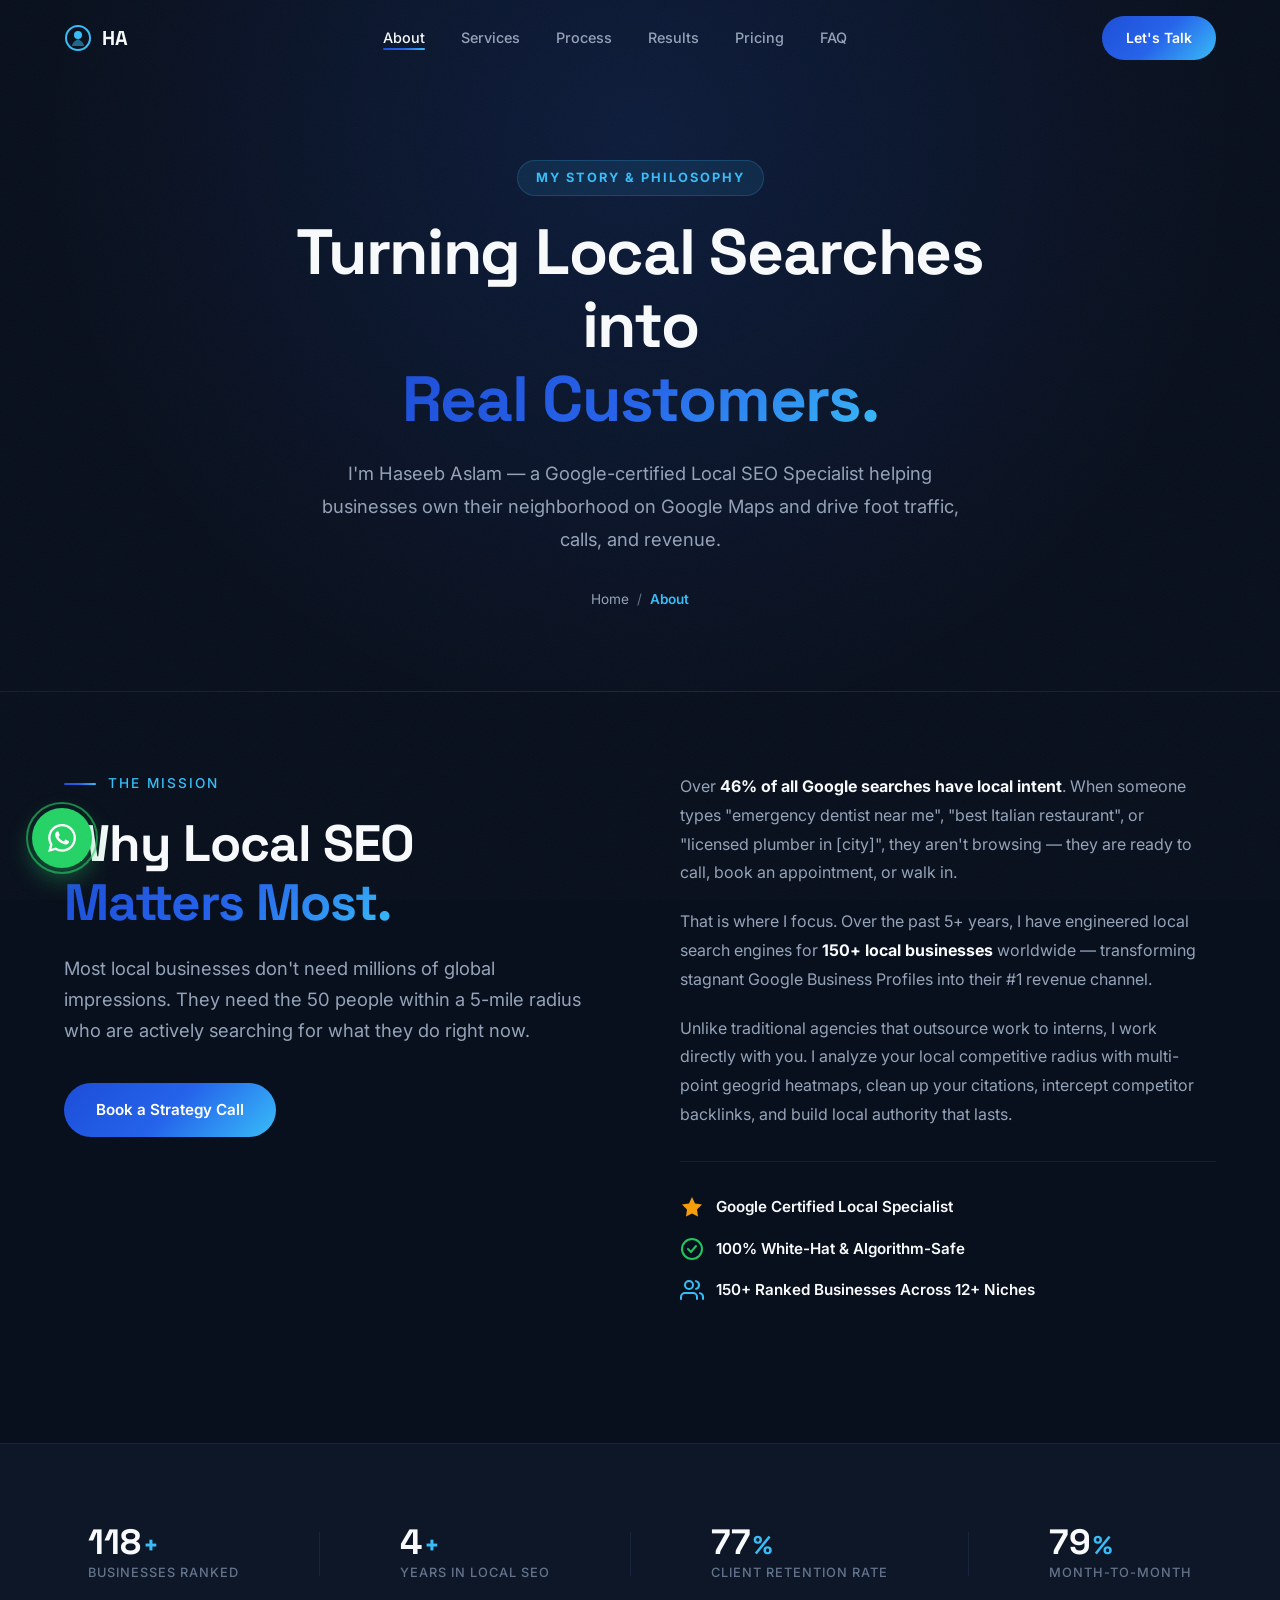
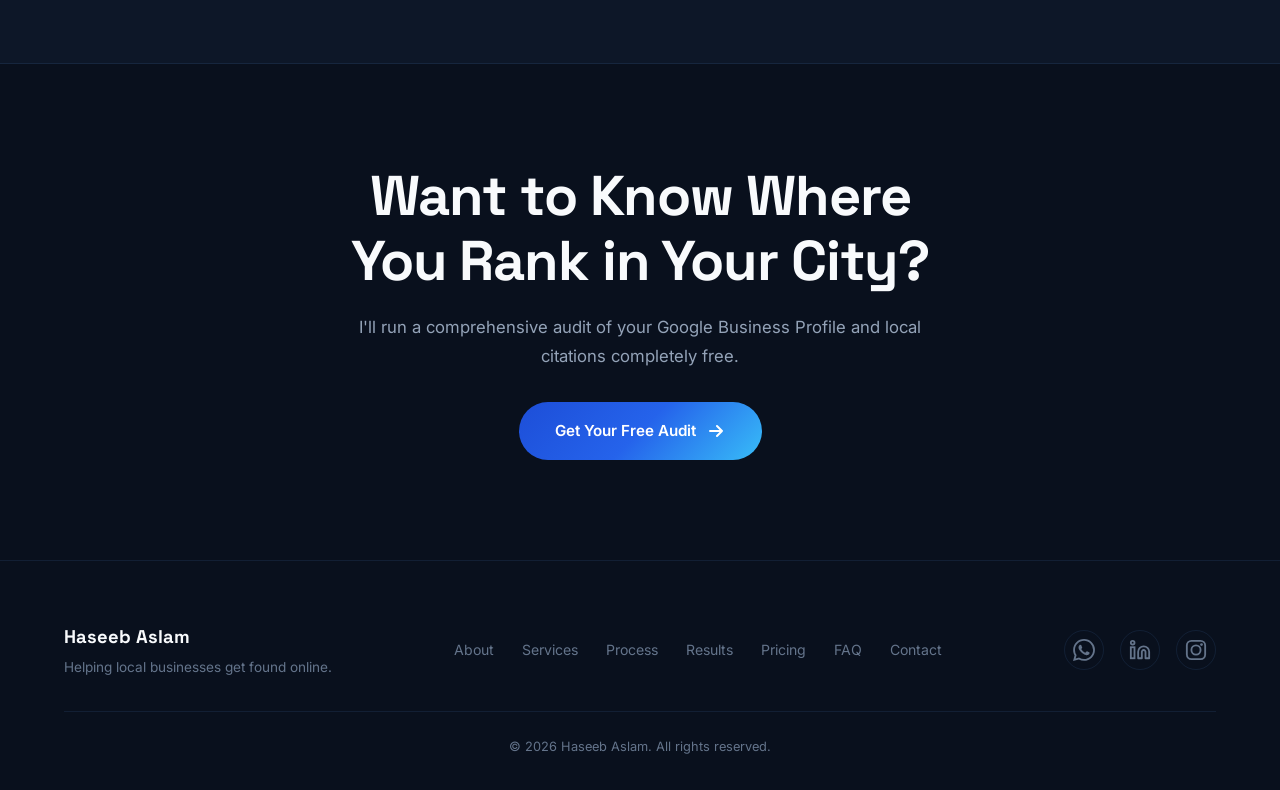
==== about.html @ fbfc348b "Updated website changes" ====
<!DOCTYPE html>
<html lang="en">
<head>
    <meta charset="UTF-8">
    <meta name="viewport" content="width=device-width, initial-scale=1.0">
    <title>About Haseeb Aslam — Local SEO Specialist</title>
    <meta name="description" content="Learn about Haseeb Aslam, a Google-certified Local SEO Specialist helping businesses own their local search market, rank in the 3-Pack, and drive phone calls.">
    <link rel="preconnect" href="https://fonts.googleapis.com">
    <link rel="preconnect" href="https://fonts.gstatic.com" crossorigin>
    <link href="https://fonts.googleapis.com/css2?family=Inter:wght@300;400;500;600;700;800;900&family=Space+Grotesk:wght@400;500;600;700;800&display=swap" rel="stylesheet">
    <link rel="stylesheet" href="styles.css">
    <link rel="icon" type="image/svg+xml" href="data:image/svg+xml,<svg xmlns='http://www.w3.org/2000/svg' viewBox='0 0 100 100'><text y='.9em' font-size='90'>📍</text></svg>">
</head>
<body>
    <div class="preloader" id="preloader">
        <div class="preloader-content">
            <div class="preloader-logo">HA</div>
            <div class="preloader-bar"><div class="preloader-progress"></div></div>
        </div>
    </div>
    <div class="noise-overlay"></div>

    <a href="https://wa.me/923230903745?text=Hi%20Haseeb,%20I'd%20like%20to%20chat%20about%20working%20together!" target="_blank" rel="noopener noreferrer" class="whatsapp-float" aria-label="Chat on WhatsApp">
        <svg width="28" height="28" viewBox="0 0 24 24" fill="currentColor"><path d="M17.472 14.382c-.297-.149-1.758-.867-2.03-.967-.273-.099-.471-.148-.67.15-.197.297-.767.966-.94 1.164-.173.199-.347.223-.644.075-.297-.15-1.255-.463-2.39-1.475-.883-.788-1.48-1.761-1.653-2.059-.173-.297-.018-.458.13-.606.134-.133.298-.347.446-.52.149-.174.198-.298.298-.497.099-.198.05-.371-.025-.52-.075-.149-.669-1.612-.916-2.207-.242-.579-.487-.5-.669-.51-.173-.008-.371-.01-.57-.01-.198 0-.52.074-.792.372-.272.297-1.04 1.016-1.04 2.479 0 1.462 1.065 2.875 1.213 3.074.149.198 2.096 3.2 5.077 4.487.709.306 1.262.489 1.694.625.712.227 1.36.195 1.871.118.571-.085 1.758-.719 2.006-1.413.248-.694.248-1.289.173-1.413-.074-.124-.272-.198-.57-.347m-5.421 7.403h-.004a9.87 9.87 0 01-5.031-1.378l-.361-.214-3.741.982.998-3.648-.235-.374a9.86 9.86 0 01-1.51-5.26c.001-5.45 4.436-9.884 9.888-9.884 2.64 0 5.122 1.03 6.988 2.898a9.825 9.825 0 012.893 6.994c-.003 5.45-4.437 9.884-9.885 9.884m8.413-18.297A11.815 11.815 0 0012.05 0C5.495 0 .16 5.335.157 11.892c0 2.096.547 4.142 1.588 5.945L.057 24l6.305-1.654a11.882 11.882 0 005.683 1.448h.005c6.554 0 11.89-5.335 11.893-11.893a11.82 11.82 0 00-3.48-8.413z"/></svg>
        <span class="whatsapp-tooltip">Chat with Haseeb</span>
    </a>
    <button class="back-to-top" id="backToTop" aria-label="Back to top">
        <svg width="20" height="20" viewBox="0 0 20 20" fill="none"><path d="M10 16V4M10 4L5 9M10 4L15 9" stroke="currentColor" stroke-width="2" stroke-linecap="round" stroke-linejoin="round"/></svg>
    </button>
    <div class="cursor-glow" id="cursorGlow"></div>
    <a href="#main" class="skip-to-content">Skip to content</a>

    <!-- Navigation -->
    <nav class="navbar" id="navbar">
        <div class="nav-container">
            <a href="index.html" class="nav-logo">
                <span class="logo-icon">
                    <svg width="28" height="28" viewBox="0 0 28 28" fill="none">
                        <circle cx="14" cy="14" r="12" stroke="currentColor" stroke-width="2"/>
                        <circle cx="14" cy="11" r="4" fill="currentColor"/>
                        <path d="M14 15C14 15 8 18 8 22H20C20 18 14 15 14 15Z" fill="currentColor" opacity="0.5"/>
                    </svg>
                </span>
                <span class="logo-text">HA</span>
            </a>
            <ul class="nav-links">
                <li><a href="about.html" class="active">About</a></li>
                <li><a href="services.html">Services</a></li>
                <li><a href="process.html">Process</a></li>
                <li><a href="results.html">Results</a></li>
                <li><a href="pricing.html">Pricing</a></li>
                <li><a href="faq.html">FAQ</a></li>
            </ul>
            <a href="contact.html" class="nav-cta">Let's Talk</a>
            <button class="nav-toggle" id="navToggle" aria-label="Toggle menu">
                <span></span><span></span><span></span>
            </button>
        </div>
    </nav>

    <!-- Mobile Menu -->
    <div class="mobile-menu" id="mobileMenu">
        <ul class="mobile-links">
            <li><a href="index.html">Home</a></li>
            <li><a href="about.html">About</a></li>
            <li><a href="services.html">Services</a></li>
            <li><a href="process.html">Process</a></li>
            <li><a href="results.html">Results</a></li>
            <li><a href="pricing.html">Pricing</a></li>
            <li><a href="faq.html">FAQ</a></li>
            <li><a href="contact.html" class="mobile-cta">Let's Talk</a></li>
        </ul>
    </div>

    <main id="main">
        <!-- Page Hero -->
        <section class="page-hero">
            <div class="container">
                <div class="page-hero-content" data-animate="fade-up">
                    <span class="page-hero-tag">My Story & Philosophy</span>
                    <h1 class="page-hero-title">
                        Turning Local Searches into<br>
                        <span class="text-gradient">Real Customers.</span>
                    </h1>
                    <p class="page-hero-desc">
                        I'm Haseeb Aslam — a Google-certified Local SEO Specialist helping businesses own their neighborhood on Google Maps and drive foot traffic, calls, and revenue.
                    </p>
                    <div class="breadcrumb">
                        <a href="index.html">Home</a>
                        <span class="breadcrumb-sep">/</span>
                        <span class="breadcrumb-current">About</span>
                    </div>
                </div>
            </div>
        </section>

        <!-- Detailed About Section -->
        <section class="about" style="padding-top: 80px;">
            <div class="container">
                <div class="about-grid">
                    <div class="about-left" data-animate="fade-up">
                        <div class="section-label">
                            <span class="label-line"></span>
                            <span>The Mission</span>
                        </div>
                        <h2 class="about-title">
                            Why Local SEO<br>
                            <span class="text-gradient">Matters Most.</span>
                        </h2>
                        <p class="about-tagline">
                            Most local businesses don't need millions of global impressions. They need the 50 people within a 5-mile radius who are actively searching for what they do right now.
                        </p>
                        <div style="margin-top: 36px;">
                            <a href="contact.html" class="btn btn-primary">Book a Strategy Call</a>
                        </div>
                    </div>
                    <div class="about-right" data-animate="fade-up" data-delay="150">
                        <p>
                            Over <strong>46% of all Google searches have local intent</strong>. When someone types "emergency dentist near me", "best Italian restaurant", or "licensed plumber in [city]", they aren't browsing — they are ready to call, book an appointment, or walk in.
                        </p>
                        <p>
                            That is where I focus. Over the past 5+ years, I have engineered local search engines for <strong>150+ local businesses</strong> worldwide — transforming stagnant Google Business Profiles into their #1 revenue channel.
                        </p>
                        <p>
                            Unlike traditional agencies that outsource work to interns, I work directly with you. I analyze your local competitive radius with multi-point geogrid heatmaps, clean up your citations, intercept competitor backlinks, and build local authority that lasts.
                        </p>

                        <div class="about-highlights">
                            <div class="highlight">
                                <svg width="24" height="24" viewBox="0 0 24 24" fill="none"><path d="M12 2L15 8.5L22 9.5L17 14.5L18 21.5L12 18.5L6 21.5L7 14.5L2 9.5L9 8.5L12 2Z" fill="#f59e0b"/></svg>
                                <span>Google Certified Local Specialist</span>
                            </div>
                            <div class="highlight">
                                <svg width="24" height="24" viewBox="0 0 24 24" fill="none"><path d="M12 22C17.5228 22 22 17.5228 22 12C22 6.47715 17.5228 2 12 2C6.47715 2 2 6.47715 2 12C2 17.5228 6.47715 22 12 22Z" stroke="#22c55e" stroke-width="2"/><path d="M8 12L11 15L16 9" stroke="#22c55e" stroke-width="2" stroke-linecap="round" stroke-linejoin="round"/></svg>
                                <span>100% White-Hat & Algorithm-Safe</span>
                            </div>
                            <div class="highlight">
                                <svg width="24" height="24" viewBox="0 0 24 24" fill="none"><path d="M17 21V19C17 16.7909 15.2091 15 13 15H5C2.79086 15 1 16.7909 1 19V21" stroke="#38bdf8" stroke-width="2" stroke-linecap="round"/><circle cx="9" cy="7" r="4" stroke="#38bdf8" stroke-width="2"/><path d="M23 21V19C23 17.1362 21.7252 15.5701 20 15.126" stroke="#38bdf8" stroke-width="2" stroke-linecap="round"/><path d="M16 3.12602C17.7252 3.57006 19 5.13616 19 7C19 8.86384 17.7252 10.4299 16 10.874" stroke="#38bdf8" stroke-width="2" stroke-linecap="round"/></svg>
                                <span>150+ Ranked Businesses Across 12+ Niches</span>
                            </div>
                        </div>
                    </div>
                </div>
            </div>
        </section>

        <!-- Stats Bar -->
        <section style="padding: 80px 0; background: var(--bg-secondary); border-top: 1px solid var(--border); border-bottom: 1px solid var(--border);">
            <div class="container">
                <div class="hero-stats" style="justify-content: space-around; margin-bottom: 0;">
                    <div class="stat">
                        <div class="stat-value">
                            <span class="stat-number" data-count="150">0</span><span class="stat-plus">+</span>
                        </div>
                        <span class="stat-label">Businesses Ranked</span>
                    </div>
                    <div class="stat-divider"></div>
                    <div class="stat">
                        <div class="stat-value">
                            <span class="stat-number" data-count="5">0</span><span class="stat-plus">+</span>
                        </div>
                        <span class="stat-label">Years in Local SEO</span>
                    </div>
                    <div class="stat-divider"></div>
                    <div class="stat">
                        <div class="stat-value">
                            <span class="stat-number" data-count="97">0</span><span class="stat-percent">%</span>
                        </div>
                        <span class="stat-label">Client Retention Rate</span>
                    </div>
                    <div class="stat-divider"></div>
                    <div class="stat">
                        <div class="stat-value">
                            <span class="stat-number" data-count="100">0</span><span class="stat-percent">%</span>
                        </div>
                        <span class="stat-label">Month-to-Month</span>
                    </div>
                </div>
            </div>
        </section>

        <!-- Quick CTA -->
        <section style="padding: 100px 0; text-align: center;">
            <div class="container">
                <div style="max-width: 600px; margin: 0 auto;" data-animate="fade-up">
                    <h2 class="section-title" style="margin-bottom: 20px;">Want to Know Where You Rank in Your City?</h2>
                    <p style="color: var(--text-secondary); margin-bottom: 32px; font-size: 1.05rem;">
                        I'll run a comprehensive audit of your Google Business Profile and local citations completely free.
                    </p>
                    <a href="contact.html" class="btn btn-primary" style="padding: 16px 36px;">
                        <span>Get Your Free Audit</span>
                        <svg width="20" height="20" viewBox="0 0 20 20" fill="none"><path d="M4 10H16M16 10L11 5M16 10L11 15" stroke="currentColor" stroke-width="2" stroke-linecap="round" stroke-linejoin="round"/></svg>
                    </a>
                </div>
            </div>
        </section>
    </main>

    <footer class="footer">
        <div class="container">
            <div class="footer-content">
                <div class="footer-left">
                    <a href="index.html" class="footer-logo"><span class="logo-text">Haseeb Aslam</span></a>
                    <p class="footer-tagline">Helping local businesses get found online.</p>
                </div>
                <div class="footer-links">
                    <a href="about.html">About</a>
                    <a href="services.html">Services</a>
                    <a href="process.html">Process</a>
                    <a href="results.html">Results</a>
                    <a href="pricing.html">Pricing</a>
                    <a href="faq.html">FAQ</a>
                    <a href="contact.html">Contact</a>
                </div>
                <div class="footer-social">
                    <a href="https://wa.me/923230903745?text=Hi%20Haseeb,%20I'm%20interested%20in%20your%20Local%20SEO%20services!" target="_blank" rel="noopener noreferrer" aria-label="WhatsApp">
                        <svg width="22" height="22" viewBox="0 0 24 24" fill="currentColor"><path d="M17.472 14.382c-.297-.149-1.758-.867-2.03-.967-.273-.099-.471-.148-.67.15-.197.297-.767.966-.94 1.164-.173.199-.347.223-.644.075-.297-.15-1.255-.463-2.39-1.475-.883-.788-1.48-1.761-1.653-2.059-.173-.297-.018-.458.13-.606.134-.133.298-.347.446-.52.149-.174.198-.298.298-.497.099-.198.05-.371-.025-.52-.075-.149-.669-1.612-.916-2.207-.242-.579-.487-.5-.669-.51-.173-.008-.371-.01-.57-.01-.198 0-.52.074-.792.372-.272.297-1.04 1.016-1.04 2.479 0 1.462 1.065 2.875 1.213 3.074.149.198 2.096 3.2 5.077 4.487.709.306 1.262.489 1.694.625.712.227 1.36.195 1.871.118.571-.085 1.758-.719 2.006-1.413.248-.694.248-1.289.173-1.413-.074-.124-.272-.198-.57-.347m-5.421 7.403h-.004a9.87 9.87 0 01-5.031-1.378l-.361-.214-3.741.982.998-3.648-.235-.374a9.86 9.86 0 01-1.51-5.26c.001-5.45 4.436-9.884 9.888-9.884 2.64 0 5.122 1.03 6.988 2.898a9.825 9.825 0 012.893 6.994c-.003 5.45-4.437 9.884-9.885 9.884m8.413-18.297A11.815 11.815 0 0012.05 0C5.495 0 .16 5.335.157 11.892c0 2.096.547 4.142 1.588 5.945L.057 24l6.305-1.654a11.882 11.882 0 005.683 1.448h.005c6.554 0 11.89-5.335 11.893-11.893a11.82 11.82 0 00-3.48-8.413z"/></svg>
                    </a>
                    <a href="https://www.linkedin.com/in/haseeb-aslam1/" target="_blank" rel="noopener noreferrer" aria-label="LinkedIn">
                        <svg width="22" height="22" viewBox="0 0 24 24" fill="none"><path d="M16 8C17.5913 8 19.1174 8.63214 20.2426 9.75736C21.3679 10.8826 22 12.4087 22 14V21H18V14C18 13.4696 17.7893 12.9609 17.4142 12.5858C17.0391 12.2107 16.5304 12 16 12C15.4696 12 14.9609 12.2107 14.5858 12.5858C14.2107 12.9609 14 13.4696 14 14V21H10V14C10 12.4087 10.6321 10.8826 11.7574 9.75736C12.8826 8.63214 14.4087 8 16 8Z" stroke="currentColor" stroke-width="2" stroke-linecap="round" stroke-linejoin="round"/><rect x="2" y="9" width="4" height="12" stroke="currentColor" stroke-width="2"/><circle cx="4" cy="4" r="2" stroke="currentColor" stroke-width="2"/></svg>
                    </a>
                    <a href="https://www.instagram.com/haseeb__aslam1/" target="_blank" rel="noopener noreferrer" aria-label="Instagram">
                        <svg width="22" height="22" viewBox="0 0 24 24" fill="none"><rect x="2" y="2" width="20" height="20" rx="5" stroke="currentColor" stroke-width="2"/><circle cx="12" cy="12" r="5" stroke="currentColor" stroke-width="2"/><circle cx="18" cy="6" r="1.5" fill="currentColor"/></svg>
                    </a>
                </div>
            </div>
            <div class="footer-bottom">
                <p>© 2026 Haseeb Aslam. All rights reserved.</p>
            </div>
        </div>
    </footer>

    <script src="script.js"></script>
</body>
</html>
---- styles.css ----
/* ===== Reset & Base ===== */
*, *::before, *::after {
    margin: 0;
    padding: 0;
    box-sizing: border-box;
}

:root {
    --bg: #09101d;
    --bg-secondary: #0d1728;
    --bg-card: #122038;
    --bg-card-hover: #172a4a;
    --text: #f8fafc;
    --text-secondary: #94a3b8;
    --text-muted: #64748b;
    --accent: #2563eb;
    --accent-light: #38bdf8;
    --accent-glow: rgba(37, 99, 235, 0.22);
    --gradient: linear-gradient(135deg, #1d4ed8, #2563eb, #38bdf8);
    --gradient-text: linear-gradient(135deg, #60a5fa, #38bdf8, #93c5fd);
    --border: rgba(96, 165, 250, 0.1);
    --border-hover: rgba(96, 165, 250, 0.25);
    --green: #22c55e;
    --whatsapp: #25d366;
    --amber: #f59e0b;
    --pink: #38bdf8;
    --radius: 16px;
    --radius-sm: 10px;
    --radius-xs: 6px;
    --font-main: 'Inter', -apple-system, BlinkMacSystemFont, sans-serif;
    --font-display: 'Space Grotesk', 'Inter', sans-serif;
    --container: 1200px;
    --transition: 0.3s cubic-bezier(0.4, 0, 0.2, 1);
}

html {
    scroll-behavior: smooth;
    -webkit-font-smoothing: antialiased;
    -moz-osx-font-smoothing: grayscale;
}

body {
    font-family: var(--font-main);
    background: var(--bg);
    color: var(--text);
    line-height: 1.7;
    overflow-x: hidden;
}

.container {
    max-width: var(--container);
    margin: 0 auto;
    padding: 0 24px;
}

a {
    color: inherit;
    text-decoration: none;
}

img {
    max-width: 100%;
    display: block;
}

/* ===== Animations ===== */
[data-animate] {
    opacity: 0;
    transform: translateY(30px);
    transition: opacity 0.7s cubic-bezier(0.4, 0, 0.2, 1), transform 0.7s cubic-bezier(0.4, 0, 0.2, 1);
}

[data-animate].animated {
    opacity: 1;
    transform: translateY(0);
}

/* ===== Text Gradient ===== */
.text-gradient {
    background: var(--gradient);
    -webkit-background-clip: text;
    -webkit-text-fill-color: transparent;
    background-clip: text;
}

/* ===== Section Label ===== */
.section-label {
    display: flex;
    align-items: center;
    gap: 12px;
    margin-bottom: 20px;
    font-size: 0.85rem;
    font-weight: 500;
    text-transform: uppercase;
    letter-spacing: 2px;
    color: var(--accent-light);
}

.label-line {
    width: 32px;
    height: 2px;
    background: var(--gradient);
    border-radius: 2px;
}

.section-title {
    font-family: var(--font-display);
    font-size: clamp(2.2rem, 5vw, 3.5rem);
    font-weight: 700;
    line-height: 1.15;
    letter-spacing: -0.02em;
    margin-bottom: 60px;
}

/* ===== Navbar ===== */
.navbar {
    position: fixed;
    top: 0;
    left: 0;
    right: 0;
    z-index: 1000;
    padding: 16px 0;
    transition: var(--transition);
    background: transparent;
}

.navbar.scrolled {
    background: rgba(9, 16, 29, 0.88);
    backdrop-filter: blur(20px);
    -webkit-backdrop-filter: blur(20px);
    border-bottom: 1px solid var(--border);
    padding: 12px 0;
}

.nav-container {
    max-width: var(--container);
    margin: 0 auto;
    padding: 0 24px;
    display: flex;
    align-items: center;
    justify-content: space-between;
}

.nav-logo {
    display: flex;
    align-items: center;
    gap: 10px;
    font-family: var(--font-display);
    font-size: 1.25rem;
    font-weight: 700;
    color: var(--text);
}

.logo-icon {
    color: var(--accent-light);
    display: flex;
}

.nav-links {
    list-style: none;
    display: flex;
    gap: 36px;
}

.nav-links a {
    font-size: 0.9rem;
    font-weight: 500;
    color: var(--text-secondary);
    transition: color var(--transition);
    position: relative;
}

.nav-links a:hover {
    color: var(--text);
}

.nav-links a::after {
    content: '';
    position: absolute;
    bottom: -4px;
    left: 0;
    width: 0;
    height: 2px;
    background: var(--gradient);
    transition: width var(--transition);
    border-radius: 2px;
}

.nav-links a:hover::after,
.nav-links a.active::after {
    width: 100%;
}

.nav-links a.active {
    color: var(--text);
}

.nav-cta {
    font-size: 0.875rem;
    font-weight: 600;
    padding: 10px 24px;
    border-radius: 100px;
    background: var(--gradient);
    color: white;
    transition: transform var(--transition), box-shadow var(--transition);
}

.nav-cta:hover {
    transform: translateY(-1px);
    box-shadow: 0 8px 30px rgba(37, 99, 235, 0.4);
}

.nav-toggle {
    display: none;
    flex-direction: column;
    gap: 5px;
    background: none;
    border: none;
    cursor: pointer;
    padding: 4px;
}

.nav-toggle span {
    width: 24px;
    height: 2px;
    background: var(--text);
    border-radius: 2px;
    transition: var(--transition);
}

.nav-toggle.active span:nth-child(1) {
    transform: rotate(45deg) translate(5px, 5px);
}

.nav-toggle.active span:nth-child(2) {
    opacity: 0;
}

.nav-toggle.active span:nth-child(3) {
    transform: rotate(-45deg) translate(5px, -5px);
}

/* Mobile Menu */
.mobile-menu {
    display: none;
    position: fixed;
    top: 0;
    left: 0;
    right: 0;
    bottom: 0;
    background: rgba(9, 16, 29, 0.98);
    backdrop-filter: blur(20px);
    z-index: 999;
    align-items: center;
    justify-content: center;
    opacity: 0;
    pointer-events: none;
    transition: opacity 0.4s ease;
}

.mobile-menu.active {
    opacity: 1;
    pointer-events: all;
}

.mobile-links {
    list-style: none;
    text-align: center;
    display: flex;
    flex-direction: column;
    gap: 28px;
}

.mobile-links a {
    font-family: var(--font-display);
    font-size: 1.8rem;
    font-weight: 600;
    color: var(--text);
    transition: color var(--transition);
}

.mobile-links a:hover {
    color: var(--accent-light);
}

.mobile-cta {
    display: inline-block;
    margin-top: 16px;
    padding: 14px 40px !important;
    border-radius: 100px;
    background: var(--gradient) !important;
    font-size: 1.1rem !important;
}

/* ===== Hero ===== */
.hero {
    min-height: 100vh;
    display: flex;
    align-items: center;
    position: relative;
    padding: 120px 0 80px;
    overflow: hidden;
}

.hero .container {
    display: grid;
    grid-template-columns: 1fr 1fr;
    gap: 60px;
    align-items: center;
    position: relative;
    z-index: 2;
}

.hero-bg-grid {
    position: absolute;
    inset: 0;
    background-image:
        linear-gradient(rgba(255,255,255,0.03) 1px, transparent 1px),
        linear-gradient(90deg, rgba(255,255,255,0.03) 1px, transparent 1px);
    background-size: 60px 60px;
    mask-image: radial-gradient(ellipse 60% 60% at 50% 40%, black, transparent);
    -webkit-mask-image: radial-gradient(ellipse 60% 60% at 50% 40%, black, transparent);
}

.hero-glow {
    position: absolute;
    width: 650px;
    height: 650px;
    border-radius: 50%;
    background: radial-gradient(circle, rgba(37, 99, 235, 0.22), rgba(56, 189, 248, 0.08) 45%, transparent 70%);
    top: 10%;
    right: 10%;
    pointer-events: none;
    animation: glowPulse 6s ease-in-out infinite;
}

@keyframes glowPulse {
    0%, 100% { opacity: 0.6; transform: scale(1); }
    50% { opacity: 1; transform: scale(1.1); }
}

.hero-badge {
    display: inline-flex;
    align-items: center;
    gap: 8px;
    padding: 8px 18px;
    border-radius: 100px;
    background: rgba(34, 197, 94, 0.1);
    border: 1px solid rgba(34, 197, 94, 0.2);
    font-size: 0.82rem;
    font-weight: 500;
    color: var(--green);
    margin-bottom: 28px;
}

.badge-dot {
    width: 8px;
    height: 8px;
    border-radius: 50%;
    background: var(--green);
    animation: dotPulse 2s ease-in-out infinite;
}

@keyframes dotPulse {
    0%, 100% { opacity: 1; }
    50% { opacity: 0.4; }
}

.hero-title {
    font-family: var(--font-display);
    font-weight: 800;
    line-height: 1.05;
    letter-spacing: -0.03em;
    margin-bottom: 24px;
}

.hero-name {
    display: block;
    font-size: clamp(3rem, 6vw, 5rem);
    background: var(--gradient);
    -webkit-background-clip: text;
    -webkit-text-fill-color: transparent;
    background-clip: text;
}

.hero-role {
    display: block;
    font-size: clamp(1.8rem, 3.5vw, 2.75rem);
    color: var(--text);
    font-weight: 700;
    line-height: 1.2;
    margin-top: 8px;
}

.hero-description {
    font-size: 1.05rem;
    color: var(--text-secondary);
    max-width: 540px;
    margin-bottom: 40px;
    line-height: 1.8;
}

.hero-stats {
    display: flex;
    align-items: center;
    gap: 32px;
    margin-bottom: 48px;
}

.stat {
    display: flex;
    flex-direction: column;
    text-decoration: none;
    color: inherit;
    transition: transform var(--transition);
}

.stat-clickable {
    cursor: pointer;
}

.stat-clickable:hover {
    transform: translateY(-3px);
}

.stat-clickable:hover .stat-label {
    color: var(--accent-light);
}

.stat-value {
    display: inline-flex;
    align-items: baseline;
    gap: 2px;
}

.stat-number {
    font-family: var(--font-display);
    font-size: 2.2rem;
    font-weight: 800;
    color: var(--text);
    line-height: 1;
}

.stat-plus, .stat-percent {
    font-family: var(--font-display);
    font-size: 1.6rem;
    font-weight: 700;
    color: var(--accent-light);
    line-height: 1;
}

.stat-label {
    font-size: 0.8rem;
    color: var(--text-muted);
    font-weight: 500;
    text-transform: uppercase;
    letter-spacing: 1px;
    margin-top: 2px;
}

.stat-divider {
    width: 1px;
    height: 44px;
    background: var(--border);
}

.hero-actions {
    display: flex;
    gap: 16px;
    flex-wrap: wrap;
}

/* Buttons */
.btn {
    display: inline-flex;
    align-items: center;
    gap: 10px;
    padding: 14px 32px;
    border-radius: 100px;
    font-size: 0.95rem;
    font-weight: 600;
    font-family: var(--font-main);
    cursor: pointer;
    border: none;
    transition: transform var(--transition), box-shadow var(--transition), background var(--transition);
}

.btn-primary {
    background: var(--gradient);
    color: white;
}

.btn-primary:hover {
    transform: translateY(-2px);
    box-shadow: 0 12px 40px rgba(37, 99, 235, 0.4);
}

.btn-secondary {
    background: transparent;
    color: var(--text);
    border: 1px solid var(--border-hover);
}

.btn-secondary:hover {
    background: rgba(255, 255, 255, 0.05);
    border-color: rgba(255, 255, 255, 0.2);
    transform: translateY(-2px);
}

.btn-full {
    width: 100%;
    justify-content: center;
}

/* Hero Visual */
.hero-visual {
    display: flex;
    align-items: center;
    justify-content: center;
    position: relative;
}

.hero-icon-cluster {
    position: relative;
    width: 320px;
    height: 320px;
    display: flex;
    align-items: center;
    justify-content: center;
}

.icon-card {
    background: var(--bg-card);
    border: 1px solid var(--border);
    border-radius: var(--radius);
    display: flex;
    align-items: center;
    justify-content: center;
    backdrop-filter: blur(10px);
}

.icon-card-main {
    width: 140px;
    height: 140px;
    border-radius: 28px;
    box-shadow: 0 20px 60px rgba(37, 99, 235, 0.25);
    animation: mainFloat 6s ease-in-out infinite;
}

@keyframes mainFloat {
    0%, 100% { transform: translateY(0); }
    50% { transform: translateY(-12px); }
}

.icon-card-float {
    position: absolute;
    padding: 10px 16px;
    gap: 8px;
    font-size: 0.82rem;
    font-weight: 700;
    border-radius: var(--radius-sm);
    box-shadow: 0 8px 30px rgba(0, 0, 0, 0.3);
}

.icon-card-1 {
    top: 10px;
    right: 10px;
    color: var(--amber);
    animation: float1 5s ease-in-out infinite;
}

@keyframes float1 {
    0%, 100% { transform: translate(0, 0); }
    50% { transform: translate(8px, -8px); }
}

.icon-card-2 {
    bottom: 40px;
    right: 0;
    color: var(--green);
    animation: float2 7s ease-in-out infinite;
}

@keyframes float2 {
    0%, 100% { transform: translate(0, 0); }
    50% { transform: translate(-6px, -10px); }
}

.icon-card-3 {
    bottom: 20px;
    left: 10px;
    color: var(--pink);
    animation: float3 6s ease-in-out infinite 0.5s;
}

@keyframes float3 {
    0%, 100% { transform: translate(0, 0); }
    50% { transform: translate(6px, 8px); }
}

/* Scroll Indicator */
.hero-scroll-indicator {
    position: absolute;
    bottom: 40px;
    left: 50%;
    transform: translateX(-50%);
    display: flex;
    flex-direction: column;
    align-items: center;
    gap: 12px;
    z-index: 2;
}

.hero-scroll-indicator span {
    font-size: 0.72rem;
    text-transform: uppercase;
    letter-spacing: 2px;
    color: var(--text-muted);
}

.scroll-line {
    width: 1px;
    height: 40px;
    background: linear-gradient(to bottom, var(--accent), transparent);
    animation: scrollLine 2s ease-in-out infinite;
}

@keyframes scrollLine {
    0% { transform: scaleY(0); transform-origin: top; }
    50% { transform: scaleY(1); transform-origin: top; }
    51% { transform-origin: bottom; }
    100% { transform: scaleY(0); transform-origin: bottom; }
}

/* ===== Marquee ===== */
.marquee-section {
    padding: 24px 0;
    border-top: 1px solid var(--border);
    border-bottom: 1px solid var(--border);
    overflow: hidden;
    background: var(--bg-secondary);
}

.marquee-track {
    display: flex;
    overflow: hidden;
}

.marquee-content {
    display: flex;
    align-items: center;
    gap: 32px;
    animation: marquee 30s linear infinite;
    white-space: nowrap;
}

.marquee-content span {
    font-family: var(--font-display);
    font-size: 0.9rem;
    font-weight: 500;
    color: var(--text-secondary);
    text-transform: uppercase;
    letter-spacing: 2px;
}

.marquee-dot {
    color: var(--accent) !important;
    font-size: 0.5rem !important;
}

@keyframes marquee {
    0% { transform: translateX(0); }
    100% { transform: translateX(-50%); }
}

/* ===== About ===== */
.about {
    padding: 140px 0;
    position: relative;
}

.about-grid {
    display: grid;
    grid-template-columns: 1fr 1fr;
    gap: 80px;
    align-items: start;
}

.about-title {
    font-family: var(--font-display);
    font-size: clamp(2.2rem, 4vw, 3.2rem);
    font-weight: 700;
    line-height: 1.15;
    letter-spacing: -0.02em;
}

.about-tagline {
    font-size: 1.15rem;
    color: var(--text-secondary);
    margin-top: 20px;
    line-height: 1.7;
}

.about-right p {
    color: var(--text-secondary);
    margin-bottom: 20px;
    font-size: 1rem;
    line-height: 1.8;
}

.about-right p strong {
    color: var(--text);
}

.about-highlights {
    display: flex;
    flex-direction: column;
    gap: 16px;
    margin-top: 32px;
    padding-top: 32px;
    border-top: 1px solid var(--border);
}

.highlight {
    display: flex;
    align-items: center;
    gap: 12px;
    font-size: 0.95rem;
    font-weight: 600;
}

/* ===== Services ===== */
.services {
    padding: 140px 0;
    background: var(--bg-secondary);
    position: relative;
}

.services-grid {
    display: grid;
    grid-template-columns: repeat(3, 1fr);
    gap: 24px;
    align-items: stretch;
}

.service-card {
    background: var(--bg-card);
    border: 1px solid var(--border);
    border-radius: var(--radius);
    padding: 36px;
    transition: transform var(--transition), border-color var(--transition), box-shadow var(--transition);
    position: relative;
    overflow: hidden;
    display: flex;
    flex-direction: column;
}

.service-card::before {
    content: '';
    position: absolute;
    top: 0;
    left: 0;
    right: 0;
    height: 2px;
    background: var(--gradient);
    opacity: 0;
    transition: opacity var(--transition);
}

.service-card:hover {
    transform: translateY(-4px);
    border-color: var(--border-hover);
    box-shadow: 0 20px 60px rgba(0, 0, 0, 0.3);
}

.service-card:hover::before {
    opacity: 1;
}

.service-icon {
    color: var(--accent-light);
    margin-bottom: 20px;
}

.service-number {
    font-family: var(--font-display);
    font-size: 0.75rem;
    font-weight: 700;
    color: var(--text-muted);
    letter-spacing: 2px;
    margin-bottom: 12px;
}

.service-card h3 {
    font-family: var(--font-display);
    font-size: 1.25rem;
    font-weight: 700;
    margin-bottom: 12px;
    line-height: 1.35;
    min-height: 3.4rem; /* Aligns 1-line and 2-line titles across all cards */
    display: flex;
    align-items: flex-start;
}

.service-card p {
    color: var(--text-secondary);
    font-size: 0.92rem;
    line-height: 1.7;
    margin-bottom: 24px;
    min-height: 4.8rem; /* Aligns paragraph height across all cards */
}

.service-features {
    list-style: none;
    display: flex;
    flex-direction: column;
    gap: 10px;
    margin-bottom: 24px;
    flex-grow: 1; /* Pushes the CTA link to the exact bottom equally */
}

.service-features li {
    font-size: 0.85rem;
    color: var(--text-muted);
    padding-left: 20px;
    position: relative;
}

.service-features li::before {
    content: '→';
    position: absolute;
    left: 0;
    color: var(--accent-light);
    font-size: 0.8rem;
}

.service-action-link {
    display: inline-flex;
    align-items: center;
    gap: 8px;
    margin-top: auto; /* Locks to the exact bottom of every card */
    padding-top: 18px;
    border-top: 1px solid var(--border);
    width: 100%;
    color: var(--accent-light);
    font-size: 0.88rem;
    font-weight: 700;
    text-decoration: none;
    transition: all var(--transition);
}

.service-action-link svg {
    transition: transform var(--transition);
}

.service-action-link:hover {
    color: #ffffff;
}

.service-action-link:hover svg {
    transform: translateX(4px);
}

/* ===== Process ===== */
.process {
    padding: 140px 0;
    position: relative;
}

.process-timeline {
    position: relative;
    max-width: 700px;
    margin: 0 auto;
}

.process-line {
    position: absolute;
    left: 28px;
    top: 0;
    bottom: 0;
    width: 2px;
    background: linear-gradient(to bottom, var(--accent), transparent);
}

.process-step {
    display: flex;
    gap: 32px;
    padding-bottom: 48px;
    position: relative;
}

.process-step:last-child {
    padding-bottom: 0;
}

.step-number {
    flex-shrink: 0;
    width: 56px;
    height: 56px;
    border-radius: 50%;
    background: var(--bg-card);
    border: 2px solid var(--accent);
    display: flex;
    align-items: center;
    justify-content: center;
    font-family: var(--font-display);
    font-size: 0.85rem;
    font-weight: 800;
    color: var(--accent-light);
    position: relative;
    z-index: 2;
}

.step-content h3 {
    font-family: var(--font-display);
    font-size: 1.3rem;
    font-weight: 700;
    margin-bottom: 8px;
    padding-top: 4px;
}

.step-content p {
    color: var(--text-secondary);
    font-size: 0.95rem;
    line-height: 1.7;
}

/* ===== Results ===== */
.results {
    padding: 140px 0;
    background: var(--bg-secondary);
}

.results-grid {
    display: grid;
    grid-template-columns: repeat(3, 1fr);
    gap: 24px;
    align-items: stretch;
}

.result-card {
    background: var(--bg-card);
    border: 1px solid var(--border);
    border-radius: var(--radius);
    padding: 36px;
    transition: transform var(--transition), border-color var(--transition);
    position: relative;
    overflow: hidden;
    display: flex;
    flex-direction: column;
}

.result-card:hover {
    transform: translateY(-4px);
    border-color: var(--border-hover);
}

.result-header {
    display: flex;
    justify-content: space-between;
    align-items: center;
    margin-bottom: 16px;
}

.result-category {
    font-size: 0.78rem;
    font-weight: 600;
    text-transform: uppercase;
    letter-spacing: 1.5px;
    color: var(--accent-light);
    padding: 4px 12px;
    background: var(--accent-glow);
    border-radius: 100px;
}

.result-year {
    font-size: 0.85rem;
    color: var(--text-muted);
    font-weight: 600;
    font-family: var(--font-display);
}

.result-title {
    font-family: var(--font-display);
    font-size: 1.5rem;
    font-weight: 700;
    margin-bottom: 12px;
    line-height: 1.25;
}

.result-desc {
    color: var(--text-secondary);
    font-size: 0.92rem;
    line-height: 1.7;
    margin-bottom: 28px;
    flex-grow: 1; /* Pushes metrics and CTA down evenly */
}

.result-metrics {
    display: grid;
    grid-template-columns: repeat(3, 1fr);
    gap: 12px;
    padding-top: 24px;
    border-top: 1px solid var(--border);
    align-items: flex-start;
}

.metric {
    display: flex;
    flex-direction: column;
    gap: 6px;
}

.metric-value {
    font-family: var(--font-display);
    font-size: 1.35rem;
    font-weight: 800;
    background: var(--gradient);
    -webkit-background-clip: text;
    -webkit-text-fill-color: transparent;
    background-clip: text;
    line-height: 1.1;
    min-height: 26px;
    display: flex;
    align-items: center;
}

.metric-label {
    font-size: 0.72rem;
    color: var(--text-muted);
    text-transform: uppercase;
    letter-spacing: 0.5px;
    font-weight: 500;
    line-height: 1.35;
    min-height: 38px; /* Perfect baseline alignment across all 3 cards */
}

.result-action-link {
    display: inline-flex;
    align-items: center;
    gap: 8px;
    margin-top: 16px;
    padding-top: 18px;
    border-top: 1px solid var(--border);
    width: 100%;
    color: var(--accent-light);
    font-size: 0.88rem;
    font-weight: 700;
    text-decoration: none;
    transition: all var(--transition);
}

.result-action-link svg {
    transition: transform var(--transition);
}

.result-action-link:hover {
    color: #ffffff;
}

.result-action-link:hover svg {
    transform: translateX(4px);
}

/* ===== Testimonials ===== */
.testimonials {
    padding: 140px 0;
}

.testimonials-grid {
    display: grid;
    grid-template-columns: repeat(3, 1fr);
    gap: 24px;
}

.testimonial-card {
    background: var(--bg-card);
    border: 1px solid var(--border);
    border-radius: var(--radius);
    padding: 36px;
    transition: transform var(--transition), border-color var(--transition);
    display: flex;
    flex-direction: column;
}

.testimonial-card:hover {
    transform: translateY(-4px);
    border-color: var(--border-hover);
}

.testimonial-stars {
    color: var(--amber);
    font-size: 1.1rem;
    margin-bottom: 20px;
    letter-spacing: 2px;
}

.testimonial-text {
    color: var(--text-secondary);
    font-size: 0.95rem;
    line-height: 1.8;
    margin-bottom: 28px;
    font-style: italic;
    flex-grow: 1;
}

.testimonial-author {
    display: flex;
    align-items: center;
    gap: 14px;
    margin-top: auto;
}

.author-avatar {
    width: 44px;
    height: 44px;
    border-radius: 50%;
    background: var(--gradient);
    display: flex;
    align-items: center;
    justify-content: center;
    flex-shrink: 0;
}

.author-avatar span {
    font-size: 0.82rem;
    font-weight: 700;
    color: white;
}

.author-info {
    display: flex;
    flex-direction: column;
}

.author-name {
    font-weight: 600;
    font-size: 0.92rem;
}

.author-role {
    font-size: 0.8rem;
    color: var(--text-muted);
}

/* ===== Contact ===== */
.contact {
    padding: 140px 0;
    background: var(--bg-secondary);
}

.contact-wrapper {
    display: grid;
    grid-template-columns: 1fr 1fr;
    gap: 80px;
    align-items: start;
}

.contact-title {
    font-family: var(--font-display);
    font-size: clamp(2.2rem, 4vw, 3rem);
    font-weight: 700;
    line-height: 1.15;
    letter-spacing: -0.02em;
    margin-bottom: 20px;
}

.contact-desc {
    color: var(--text-secondary);
    font-size: 1.05rem;
    line-height: 1.8;
    margin-bottom: 36px;
}

.contact-info {
    display: flex;
    flex-direction: column;
    gap: 16px;
}

.contact-link {
    display: flex;
    align-items: center;
    gap: 14px;
    color: var(--text-secondary);
    font-size: 0.95rem;
    transition: color var(--transition);
}

.contact-link:hover {
    color: var(--accent-light);
}

.contact-link svg {
    color: var(--accent-light);
    flex-shrink: 0;
}

/* Contact Form */
.contact-form {
    background: var(--bg-card);
    border: 1px solid var(--border);
    border-radius: var(--radius);
    padding: 40px;
}

.form-group {
    margin-bottom: 24px;
}

.form-group label {
    display: block;
    font-size: 0.85rem;
    font-weight: 600;
    margin-bottom: 8px;
    color: var(--text);
}

.form-group input,
.form-group textarea {
    width: 100%;
    padding: 14px 18px;
    border: 1px solid var(--border);
    border-radius: var(--radius-sm);
    background: var(--bg);
    color: var(--text);
    font-family: var(--font-main);
    font-size: 0.95rem;
    transition: border-color var(--transition), box-shadow var(--transition);
    outline: none;
}

.form-group input::placeholder,
.form-group textarea::placeholder {
    color: var(--text-muted);
}

.form-group input:focus,
.form-group textarea:focus {
    border-color: var(--accent);
    box-shadow: 0 0 0 3px var(--accent-glow);
}

.form-group textarea {
    resize: vertical;
    min-height: 100px;
}

/* Success Confirmation Box */
.form-success-box {
    background: var(--bg-card);
    border: 1px solid var(--border-hover);
    border-radius: var(--radius);
    padding: 40px;
    text-align: center;
    box-shadow: 0 20px 50px rgba(0, 0, 0, 0.4);
    animation: fadeInScale 0.4s ease forwards;
}

@keyframes fadeInScale {
    from { opacity: 0; transform: scale(0.96); }
    to { opacity: 1; transform: scale(1); }
}

.success-icon {
    width: 60px;
    height: 60px;
    border-radius: 50%;
    background: rgba(34, 197, 94, 0.15);
    border: 2px solid var(--green);
    color: var(--green);
    font-size: 1.8rem;
    font-weight: 800;
    display: flex;
    align-items: center;
    justify-content: center;
    margin: 0 auto 20px;
}

.success-title {
    font-family: var(--font-display);
    font-size: 1.6rem;
    font-weight: 700;
    margin-bottom: 8px;
    color: var(--text);
}

.success-desc {
    color: var(--text-secondary);
    font-size: 0.95rem;
    margin-bottom: 28px;
    line-height: 1.6;
}

.success-actions {
    display: flex;
    flex-direction: column;
    gap: 14px;
    margin-bottom: 24px;
}

.btn-text-reset {
    background: none;
    border: none;
    color: var(--text-muted);
    font-size: 0.85rem;
    cursor: pointer;
    text-decoration: underline;
    transition: color var(--transition);
}

.btn-text-reset:hover {
    color: var(--accent-light);
}

/* ===== Footer ===== */
.footer {
    padding: 60px 0 32px;
    border-top: 1px solid var(--border);
}

.footer-content {
    display: flex;
    justify-content: space-between;
    align-items: center;
    padding-bottom: 32px;
    border-bottom: 1px solid var(--border);
    flex-wrap: wrap;
    gap: 24px;
}

.footer-logo {
    display: flex;
    align-items: center;
    gap: 8px;
}

.footer-logo .logo-text {
    font-family: var(--font-display);
    font-size: 1.15rem;
    font-weight: 700;
}

.footer-tagline {
    color: var(--text-muted);
    font-size: 0.85rem;
    margin-top: 4px;
}

.footer-links {
    display: flex;
    gap: 28px;
}

.footer-links a {
    font-size: 0.88rem;
    color: var(--text-muted);
    transition: color var(--transition);
}

.footer-links a:hover {
    color: var(--text);
}

.footer-social {
    display: flex;
    gap: 16px;
}

.footer-social a {
    width: 40px;
    height: 40px;
    border-radius: 50%;
    border: 1px solid var(--border);
    display: flex;
    align-items: center;
    justify-content: center;
    color: var(--text-muted);
    transition: color var(--transition), border-color var(--transition), background var(--transition);
}

.footer-social a:hover {
    color: var(--text);
    border-color: var(--accent);
    background: var(--accent-glow);
}

.footer-bottom {
    padding-top: 24px;
    text-align: center;
}

.footer-bottom p {
    font-size: 0.8rem;
    color: var(--text-muted);
}

/* ===== Responsive ===== */
@media (max-width: 1024px) {
    .hero .container {
        grid-template-columns: 1fr;
        text-align: center;
    }

    .hero-description {
        margin: 0 auto 40px;
    }

    .hero-stats {
        justify-content: center;
    }

    .hero-actions {
        justify-content: center;
    }

    .hero-visual {
        display: none;
    }

    .about-grid {
        grid-template-columns: 1fr;
        gap: 40px;
    }

    .services-grid {
        grid-template-columns: repeat(2, 1fr);
    }

    .results-grid {
        grid-template-columns: repeat(2, 1fr);
    }

    .testimonials-grid {
        grid-template-columns: repeat(2, 1fr);
    }

    .contact-wrapper {
        grid-template-columns: 1fr;
        gap: 48px;
    }
}

@media (max-width: 768px) {
    .nav-links {
        display: none;
    }

    .nav-cta {
        display: none;
    }

    .nav-toggle {
        display: flex;
    }

    .mobile-menu {
        display: flex;
    }

    .hero {
        padding: 100px 0 60px;
    }

    .hero-stats {
        flex-direction: column;
        gap: 20px;
    }

    .stat-divider {
        width: 40px;
        height: 1px;
    }

    .services-grid {
        grid-template-columns: 1fr;
    }

    .results-grid {
        grid-template-columns: 1fr;
    }

    .result-metrics {
        grid-template-columns: repeat(3, 1fr);
    }

    .testimonials-grid {
        grid-template-columns: 1fr;
    }

    .footer-content {
        flex-direction: column;
        text-align: center;
    }

    .footer-links {
        flex-wrap: wrap;
        justify-content: center;
    }

    .footer-social {
        justify-content: center;
    }

    .section-title {
        margin-bottom: 40px;
    }

    .process-line {
        left: 24px;
    }

    .process-step {
        gap: 20px;
    }

    .step-number {
        width: 48px;
        height: 48px;
        font-size: 0.78rem;
    }

    .hero-scroll-indicator {
        display: none;
    }
}

@media (max-width: 480px) {
    .container {
        padding: 0 16px;
    }

    .hero-name {
        font-size: 2.5rem;
    }

    .hero-role {
        font-size: 1.6rem;
    }

    .hero-actions {
        flex-direction: column;
        width: 100%;
    }

    .btn {
        justify-content: center;
    }

    .contact-form {
        padding: 24px;
    }

    .service-card {
        padding: 28px;
    }

    .result-metrics {
        grid-template-columns: 1fr;
        gap: 12px;
    }
}



/* ===== Preloader ===== */
.preloader {
    position: fixed;
    inset: 0;
    z-index: 9999;
    background: var(--bg);
    display: flex;
    align-items: center;
    justify-content: center;
    transition: opacity 0.6s ease, visibility 0.6s ease;
}

.preloader.hidden {
    opacity: 0;
    visibility: hidden;
    pointer-events: none;
}

.preloader-content {
    text-align: center;
}

.preloader-logo {
    font-family: var(--font-display);
    font-size: 2.5rem;
    font-weight: 800;
    background: var(--gradient);
    -webkit-background-clip: text;
    -webkit-text-fill-color: transparent;
    background-clip: text;
    margin-bottom: 24px;
    animation: preloaderPulse 1.5s ease-in-out infinite;
}

@keyframes preloaderPulse {
    0%, 100% { opacity: 0.5; transform: scale(0.98); }
    50% { opacity: 1; transform: scale(1); }
}

.preloader-bar {
    width: 160px;
    height: 3px;
    background: rgba(255, 255, 255, 0.08);
    border-radius: 3px;
    overflow: hidden;
    margin: 0 auto;
}

.preloader-progress {
    height: 100%;
    width: 0%;
    background: var(--gradient);
    border-radius: 3px;
    animation: preloaderFill 1.2s cubic-bezier(0.4, 0, 0.2, 1) forwards;
}

@keyframes preloaderFill {
    0% { width: 0%; }
    100% { width: 100%; }
}

/* ===== Noise Overlay ===== */
.noise-overlay {
    position: fixed;
    inset: 0;
    z-index: 9998;
    pointer-events: none;
    opacity: 0.03;
    background-image: url("data:image/svg+xml,%3Csvg viewBox='0 0 256 256' xmlns='http://www.w3.org/2000/svg'%3E%3Cfilter id='n'%3E%3CfeTurbulence type='fractalNoise' baseFrequency='0.9' numOctaves='4' stitchTiles='stitch'/%3E%3C/filter%3E%3Crect width='100%25' height='100%25' filter='url(%23n)'/%3E%3C/svg%3E");
    background-repeat: repeat;
    background-size: 256px 256px;
}

/* ===== Back to Top ===== */
.back-to-top {
    position: fixed;
    bottom: 32px;
    right: 32px;
    z-index: 900;
    width: 48px;
    height: 48px;
    border-radius: 50%;
    border: 1px solid var(--border);
    background: var(--bg-card);
    color: var(--text);
    cursor: pointer;
    display: flex;
    align-items: center;
    justify-content: center;
    opacity: 0;
    visibility: hidden;
    transform: translateY(12px);
    transition: opacity var(--transition), visibility var(--transition), transform var(--transition), background var(--transition), border-color var(--transition);
    backdrop-filter: blur(10px);
}

.back-to-top.visible {
    opacity: 1;
    visibility: visible;
    transform: translateY(0);
}

.back-to-top:hover {
    background: var(--accent);
    border-color: var(--accent);
    transform: translateY(-3px);
}

/* ===== Cursor Glow ===== */
.cursor-glow {
    position: fixed;
    width: 400px;
    height: 400px;
    border-radius: 50%;
    background: radial-gradient(circle, rgba(37, 99, 235, 0.12), transparent 70%);
    pointer-events: none;
    z-index: 1;
    transform: translate(-50%, -50%);
    transition: opacity 0.4s ease;
    opacity: 0;
}

.cursor-glow.active {
    opacity: 1;
}

@media (max-width: 768px) {
    .cursor-glow {
        display: none;
    }
}

/* ===== Industries ===== */
.industries {
    padding: 140px 0;
    background: var(--bg-secondary);
}

.industries-grid {
    display: grid;
    grid-template-columns: repeat(6, 1fr);
    gap: 16px;
}

.industry-item {
    background: var(--bg-card);
    border: 1px solid var(--border);
    border-radius: var(--radius-sm);
    padding: 24px 16px;
    text-align: center;
    display: flex;
    flex-direction: column;
    align-items: center;
    gap: 12px;
    transition: transform var(--transition), border-color var(--transition), box-shadow var(--transition), background var(--transition);
    cursor: pointer;
    text-decoration: none;
    color: inherit;
    position: relative;
    overflow: hidden;
}

.industry-item:hover {
    transform: translateY(-6px) scale(1.02);
    border-color: var(--accent-light);
    background: var(--bg-card-hover);
    box-shadow: 0 16px 40px rgba(37, 99, 235, 0.2);
}

.industry-icon {
    font-size: 2.2rem;
    line-height: 1;
    transition: transform 0.3s cubic-bezier(0.34, 1.56, 0.64, 1);
}

.industry-item:hover .industry-icon {
    transform: scale(1.2);
}

.industry-item span {
    font-size: 0.85rem;
    font-weight: 700;
    color: var(--text-secondary);
    letter-spacing: 0.3px;
    transition: color var(--transition);
}

.industry-item:hover span {
    color: #ffffff;
}

@media (max-width: 1024px) {
    .industries-grid {
        grid-template-columns: repeat(4, 1fr);
    }
}

@media (max-width: 768px) {
    .industries-grid {
        grid-template-columns: repeat(3, 1fr);
    }
}

@media (max-width: 480px) {
    .industries-grid {
        grid-template-columns: repeat(2, 1fr);
    }
}

/* ===== FAQ ===== */
.faq {
    padding: 140px 0;
}

.faq-wrapper {
    display: grid;
    grid-template-columns: 1fr 1.5fr;
    gap: 80px;
    align-items: start;
}

.faq-title {
    font-family: var(--font-display);
    font-size: clamp(2.2rem, 4vw, 3rem);
    font-weight: 700;
    line-height: 1.15;
    letter-spacing: -0.02em;
    margin-bottom: 16px;
}

.faq-desc {
    color: var(--text-secondary);
    font-size: 1rem;
    line-height: 1.7;
}

.faq-right {
    display: flex;
    flex-direction: column;
    gap: 0;
}

.faq-item {
    border-bottom: 1px solid var(--border);
}

.faq-item:first-child {
    border-top: 1px solid var(--border);
}

.faq-question {
    width: 100%;
    display: flex;
    align-items: center;
    justify-content: space-between;
    gap: 16px;
    padding: 22px 0;
    background: none;
    border: none;
    color: var(--text);
    font-family: var(--font-main);
    font-size: 1rem;
    font-weight: 600;
    text-align: left;
    cursor: pointer;
    transition: color var(--transition);
}

.faq-question:hover {
    color: var(--accent-light);
}

.faq-chevron {
    flex-shrink: 0;
    color: var(--text-muted);
    transition: transform 0.3s ease, color 0.3s ease;
}

.faq-item.active .faq-chevron {
    transform: rotate(180deg);
    color: var(--accent-light);
}

.faq-answer {
    max-height: 0;
    overflow: hidden;
    transition: max-height 0.4s cubic-bezier(0.4, 0, 0.2, 1), padding 0.4s ease;
}

.faq-item.active .faq-answer {
    max-height: 300px;
}

.faq-answer p {
    padding-bottom: 22px;
    color: var(--text-secondary);
    font-size: 0.92rem;
    line-height: 1.8;
}

@media (max-width: 1024px) {
    .faq-wrapper {
        grid-template-columns: 1fr;
        gap: 40px;
    }
}


/* ===== Skip to Content (a11y) ===== */
.skip-to-content {
    position: fixed;
    top: -100%;
    left: 16px;
    z-index: 10000;
    padding: 12px 24px;
    background: var(--accent);
    color: white;
    border-radius: var(--radius-xs);
    font-size: 0.9rem;
    font-weight: 600;
    transition: top 0.2s ease;
}

.skip-to-content:focus {
    top: 16px;
}


/* ===== WhatsApp Floating Button ===== */
.whatsapp-float {
    position: fixed;
    bottom: 32px;
    left: 32px;
    z-index: 900;
    width: 60px;
    height: 60px;
    border-radius: 50%;
    background: #25d366;
    color: #ffffff;
    display: flex;
    align-items: center;
    justify-content: center;
    box-shadow: 0 10px 25px rgba(37, 211, 102, 0.4);
    transition: transform var(--transition), box-shadow var(--transition);
    cursor: pointer;
}

.whatsapp-float::before {
    content: '';
    position: absolute;
    inset: -6px;
    border-radius: 50%;
    border: 2px solid rgba(37, 211, 102, 0.6);
    animation: waPulse 2s cubic-bezier(0.25, 0, 0, 1) infinite;
}

@keyframes waPulse {
    0% { transform: scale(0.9); opacity: 1; }
    100% { transform: scale(1.35); opacity: 0; }
}

.whatsapp-float:hover {
    transform: scale(1.08) translateY(-3px);
    box-shadow: 0 16px 35px rgba(37, 211, 102, 0.55);
    color: #ffffff;
}

.whatsapp-tooltip {
    position: absolute;
    left: 72px;
    background: #0d1728;
    color: #ffffff;
    border: 1px solid var(--border-hover);
    padding: 8px 14px;
    border-radius: var(--radius-xs);
    font-size: 0.82rem;
    font-weight: 600;
    white-space: nowrap;
    opacity: 0;
    pointer-events: none;
    transform: translateX(-8px);
    transition: opacity var(--transition), transform var(--transition);
    box-shadow: 0 8px 24px rgba(0, 0, 0, 0.4);
}

.whatsapp-float:hover .whatsapp-tooltip {
    opacity: 1;
    transform: translateX(0);
}

.contact-link-whatsapp {
    color: #25d366 !important;
}

.contact-link-whatsapp svg {
    color: #25d366 !important;
}

.contact-link-whatsapp:hover {
    filter: brightness(1.15);
}

@media (max-width: 768px) {
    .whatsapp-float {
        bottom: 24px;
        left: 20px;
        width: 52px;
        height: 52px;
    }

    .whatsapp-tooltip {
        display: none;
    }

    .back-to-top {
        bottom: 24px;
        right: 20px;
        width: 44px;
        height: 44px;
    }

    .hero-tools-badge {
        justify-content: center;
    }
}


/* ===== Geogrid Interactive Showcase ===== */
.geogrid-showcase {
    margin-top: 60px;
    background: var(--bg-card);
    border: 1px solid var(--border-hover);
    border-radius: var(--radius);
    padding: 40px;
    box-shadow: 0 20px 50px rgba(0, 0, 0, 0.35);
}

.geogrid-header {
    display: flex;
    justify-content: space-between;
    align-items: flex-end;
    gap: 24px;
    margin-bottom: 32px;
    flex-wrap: wrap;
}

.geogrid-tag {
    display: inline-block;
    font-size: 0.75rem;
    font-weight: 700;
    text-transform: uppercase;
    letter-spacing: 1.5px;
    color: var(--accent-light);
    background: rgba(56, 189, 248, 0.1);
    border: 1px solid rgba(56, 189, 248, 0.2);
    padding: 6px 14px;
    border-radius: 100px;
    margin-bottom: 12px;
}

.geogrid-title {
    font-family: var(--font-display);
    font-size: clamp(1.5rem, 3vw, 2rem);
    font-weight: 700;
    margin-bottom: 8px;
}

.geogrid-subtitle {
    color: var(--text-secondary);
    font-size: 0.95rem;
    max-width: 600px;
    line-height: 1.6;
}

.geogrid-toggle {
    display: inline-flex;
    background: var(--bg);
    border: 1px solid var(--border);
    border-radius: 100px;
    padding: 4px;
    gap: 4px;
}

.geo-btn {
    padding: 10px 20px;
    border-radius: 100px;
    border: none;
    background: transparent;
    color: var(--text-muted);
    font-family: var(--font-main);
    font-size: 0.85rem;
    font-weight: 600;
    cursor: pointer;
    transition: all var(--transition);
}

.geo-btn.active {
    background: var(--accent);
    color: #ffffff;
    box-shadow: 0 4px 15px rgba(37, 99, 235, 0.4);
}

.geogrid-body {
    display: grid;
    grid-template-columns: 1.2fr 1fr;
    gap: 40px;
    align-items: center;
}

.geogrid-map-wrap {
    background: #08101e;
    border: 1px solid var(--border);
    border-radius: var(--radius-sm);
    padding: 24px;
    position: relative;
    background-image:
        radial-gradient(circle at 50% 50%, rgba(37, 99, 235, 0.08), transparent 70%),
        linear-gradient(rgba(255, 255, 255, 0.03) 1px, transparent 1px),
        linear-gradient(90deg, rgba(255, 255, 255, 0.03) 1px, transparent 1px);
    background-size: 100% 100%, 28px 28px, 28px 28px;
}

.geogrid-map {
    display: grid;
    grid-template-columns: repeat(5, 1fr);
    gap: 12px;
    max-width: 380px;
    margin: 0 auto 20px;
}

.geo-pin {
    aspect-ratio: 1;
    border-radius: 50%;
    display: flex;
    align-items: center;
    justify-content: center;
    font-family: var(--font-display);
    font-size: 0.85rem;
    font-weight: 800;
    color: #ffffff;
    box-shadow: 0 4px 10px rgba(0, 0, 0, 0.3);
    transition: transform 0.4s cubic-bezier(0.34, 1.56, 0.64, 1), background-color 0.4s ease;
}

.geo-pin:hover {
    transform: scale(1.2);
    z-index: 2;
}

.geo-pin.rank-green {
    background: #16a34a;
    box-shadow: 0 4px 12px rgba(22, 163, 74, 0.4);
}

.geo-pin.rank-yellow {
    background: #eab308;
    color: #000;
    box-shadow: 0 4px 12px rgba(234, 179, 8, 0.3);
}

.geo-pin.rank-red {
    background: #dc2626;
    box-shadow: 0 4px 12px rgba(220, 38, 38, 0.35);
}

.geogrid-legend {
    display: flex;
    justify-content: center;
    gap: 20px;
    padding-top: 14px;
    border-top: 1px solid var(--border);
    flex-wrap: wrap;
}

.legend-item {
    display: inline-flex;
    align-items: center;
    gap: 8px;
    font-size: 0.8rem;
    color: var(--text-secondary);
}

.legend-pin {
    display: inline-block;
    padding: 2px 8px;
    border-radius: 100px;
    font-size: 0.72rem;
    font-weight: 700;
}

.pin-green { background: #16a34a; color: #fff; }
.pin-yellow { background: #eab308; color: #000; }
.pin-red { background: #dc2626; color: #fff; }

.geogrid-stats-panel {
    display: flex;
    flex-direction: column;
    gap: 20px;
}

.geogrid-stat-box {
    background: var(--bg);
    border: 1px solid var(--border);
    border-radius: var(--radius-sm);
    padding: 18px 22px;
    display: flex;
    flex-direction: column;
    gap: 4px;
}

.geo-stat-label {
    font-size: 0.8rem;
    text-transform: uppercase;
    letter-spacing: 1px;
    color: var(--text-muted);
    font-weight: 600;
}

.geo-stat-value {
    font-family: var(--font-display);
    font-size: 1.8rem;
    font-weight: 800;
    color: var(--text);
}

.geo-stat-diff {
    font-size: 0.82rem;
    font-weight: 600;
}

.geo-stat-diff.positive {
    color: var(--green);
}

.geo-stat-diff.negative {
    color: #ef4444;
}

.geogrid-cta {
    background: rgba(37, 99, 235, 0.1);
    border: 1px solid rgba(37, 99, 235, 0.25);
    border-radius: var(--radius-sm);
    padding: 20px;
    text-align: center;
}

.geogrid-cta p {
    font-size: 0.9rem;
    color: var(--text);
    margin-bottom: 14px;
    font-weight: 500;
}

.btn-whatsapp-direct {
    background: #25d366;
    color: #ffffff !important;
    display: inline-flex;
    align-items: center;
    gap: 8px;
    padding: 10px 22px;
    border-radius: 100px;
    font-size: 0.88rem;
    font-weight: 600;
    transition: all var(--transition);
}

.btn-whatsapp-direct:hover {
    transform: translateY(-2px);
    box-shadow: 0 8px 25px rgba(37, 211, 102, 0.4);
}

@media (max-width: 900px) {
    .geogrid-body {
        grid-template-columns: 1fr;
    }
}


/* ===== Pricing Section ===== */
.pricing {
    padding: 140px 0;
    position: relative;
    background: var(--bg-secondary);
}

.pricing-header {
    text-align: left;
    max-width: 720px;
    margin-bottom: 60px;
}

.pricing-subtitle {
    color: var(--text-secondary);
    font-size: 1.05rem;
    line-height: 1.8;
    margin-top: -30px;
}

.pricing-grid {
    display: grid;
    grid-template-columns: repeat(3, 1fr);
    gap: 28px;
    align-items: stretch;
    margin-bottom: 50px;
}

.pricing-card {
    background: var(--bg-card);
    border: 1px solid var(--border);
    border-radius: var(--radius);
    padding: 40px 32px;
    display: flex;
    flex-direction: column;
    position: relative;
    transition: transform var(--transition), border-color var(--transition), box-shadow var(--transition);
}

.pricing-card:hover {
    transform: translateY(-6px);
    border-color: var(--border-hover);
    box-shadow: 0 20px 60px rgba(0, 0, 0, 0.4);
}

.pricing-card-featured {
    border: 2px solid var(--accent);
    background: linear-gradient(180deg, rgba(37, 99, 235, 0.12) 0%, var(--bg-card) 35%);
    box-shadow: 0 20px 50px rgba(37, 99, 235, 0.25);
    transform: scale(1.02);
}

.pricing-card-featured:hover {
    transform: scale(1.02) translateY(-6px);
    border-color: var(--accent-light);
    box-shadow: 0 25px 70px rgba(37, 99, 235, 0.35);
}

.popular-ribbon {
    position: absolute;
    top: -14px;
    left: 50%;
    transform: translateX(-50%);
    background: var(--gradient);
    color: #ffffff;
    font-size: 0.72rem;
    font-weight: 800;
    text-transform: uppercase;
    letter-spacing: 1px;
    padding: 6px 18px;
    border-radius: 100px;
    box-shadow: 0 8px 20px rgba(37, 99, 235, 0.4);
    white-space: nowrap;
}

.pricing-card-header {
    margin-bottom: 24px;
    padding-bottom: 24px;
    border-bottom: 1px solid var(--border);
}

.plan-badge {
    display: inline-block;
    font-size: 0.75rem;
    font-weight: 700;
    text-transform: uppercase;
    letter-spacing: 1.2px;
    color: var(--accent-light);
    background: rgba(56, 189, 248, 0.1);
    border: 1px solid rgba(56, 189, 248, 0.2);
    padding: 4px 14px;
    border-radius: 100px;
    margin-bottom: 16px;
}

.plan-badge-featured {
    color: #ffffff;
    background: var(--accent);
    border-color: var(--accent-light);
}

.plan-name {
    font-family: var(--font-display);
    font-size: 1.65rem;
    font-weight: 800;
    margin-bottom: 10px;
    color: var(--text);
}

.plan-desc {
    color: var(--text-secondary);
    font-size: 0.88rem;
    line-height: 1.6;
    margin-bottom: 20px;
    min-height: 48px;
}

.plan-price {
    display: flex;
    align-items: baseline;
    gap: 4px;
}

.plan-price .currency {
    font-family: var(--font-display);
    font-size: 1.6rem;
    font-weight: 700;
    color: var(--accent-light);
}

.plan-price .amount {
    font-family: var(--font-display);
    font-size: 2.8rem;
    font-weight: 800;
    color: #ffffff;
    line-height: 1;
}

.plan-price .period {
    font-size: 0.88rem;
    color: var(--text-muted);
    font-weight: 500;
    margin-left: 4px;
}

.plan-features {
    list-style: none;
    display: flex;
    flex-direction: column;
    gap: 12px;
    margin-bottom: 32px;
    flex-grow: 1; /* Pushes button to bottom */
}

.plan-features li {
    font-size: 0.88rem;
    color: var(--text-secondary);
    display: flex;
    align-items: flex-start;
    gap: 10px;
    line-height: 1.5;
}

.plan-features li::before {
    content: '✓';
    color: var(--accent-light);
    font-weight: 800;
    font-size: 0.95rem;
    flex-shrink: 0;
    line-height: 1.3;
}

.plan-features li.feature-highlight {
    font-weight: 700;
    color: #ffffff;
    padding-bottom: 4px;
}

.plan-features li.feature-highlight::before {
    content: '★';
    color: #f59e0b;
}

.plan-btn {
    margin-top: auto;
    font-weight: 700;
    padding: 14px 24px;
}

/* Custom Enterprise Banner */
.pricing-custom-banner {
    background: var(--bg-card);
    border: 1px solid var(--border);
    border-radius: var(--radius);
    padding: 32px 40px;
    display: flex;
    justify-content: space-between;
    align-items: center;
    gap: 32px;
    flex-wrap: wrap;
    box-shadow: 0 10px 30px rgba(0, 0, 0, 0.2);
}

.custom-banner-text h4 {
    font-family: var(--font-display);
    font-size: 1.2rem;
    font-weight: 700;
    margin-bottom: 6px;
    color: var(--text);
}

.custom-banner-text p {
    color: var(--text-secondary);
    font-size: 0.92rem;
    line-height: 1.6;
}

@media (max-width: 1024px) {
    .pricing-grid {
        grid-template-columns: 1fr;
        max-width: 500px;
        margin: 0 auto 40px;
    }

    .pricing-card-featured {
        transform: none;
    }

    .pricing-card-featured:hover {
        transform: translateY(-6px);
    }
}


/* ===== Inner Page Hero / Header ===== */
.page-hero {
    padding: 160px 0 80px;
    position: relative;
    background: radial-gradient(circle at 50% 20%, rgba(37, 99, 235, 0.15), transparent 70%);
    text-align: center;
    border-bottom: 1px solid var(--border);
}

.page-hero-content {
    max-width: 800px;
    margin: 0 auto;
}

.page-hero-tag {
    display: inline-flex;
    align-items: center;
    gap: 8px;
    font-size: 0.8rem;
    font-weight: 700;
    text-transform: uppercase;
    letter-spacing: 2px;
    color: var(--accent-light);
    background: rgba(56, 189, 248, 0.1);
    border: 1px solid rgba(56, 189, 248, 0.2);
    padding: 6px 18px;
    border-radius: 100px;
    margin-bottom: 20px;
}

.page-hero-title {
    font-family: var(--font-display);
    font-size: clamp(2.5rem, 5vw, 4rem);
    font-weight: 800;
    line-height: 1.15;
    letter-spacing: -0.02em;
    margin-bottom: 20px;
}

.page-hero-desc {
    color: var(--text-secondary);
    font-size: 1.15rem;
    line-height: 1.8;
    max-width: 650px;
    margin: 0 auto 32px;
}

.breadcrumb {
    display: flex;
    align-items: center;
    justify-content: center;
    gap: 8px;
    font-size: 0.85rem;
    color: var(--text-muted);
}

.breadcrumb a {
    color: var(--text-secondary);
    transition: color var(--transition);
}

.breadcrumb a:hover {
    color: var(--accent-light);
}

.breadcrumb-sep {
    color: var(--text-muted);
}

.breadcrumb-current {
    color: var(--accent-light);
    font-weight: 600;
}
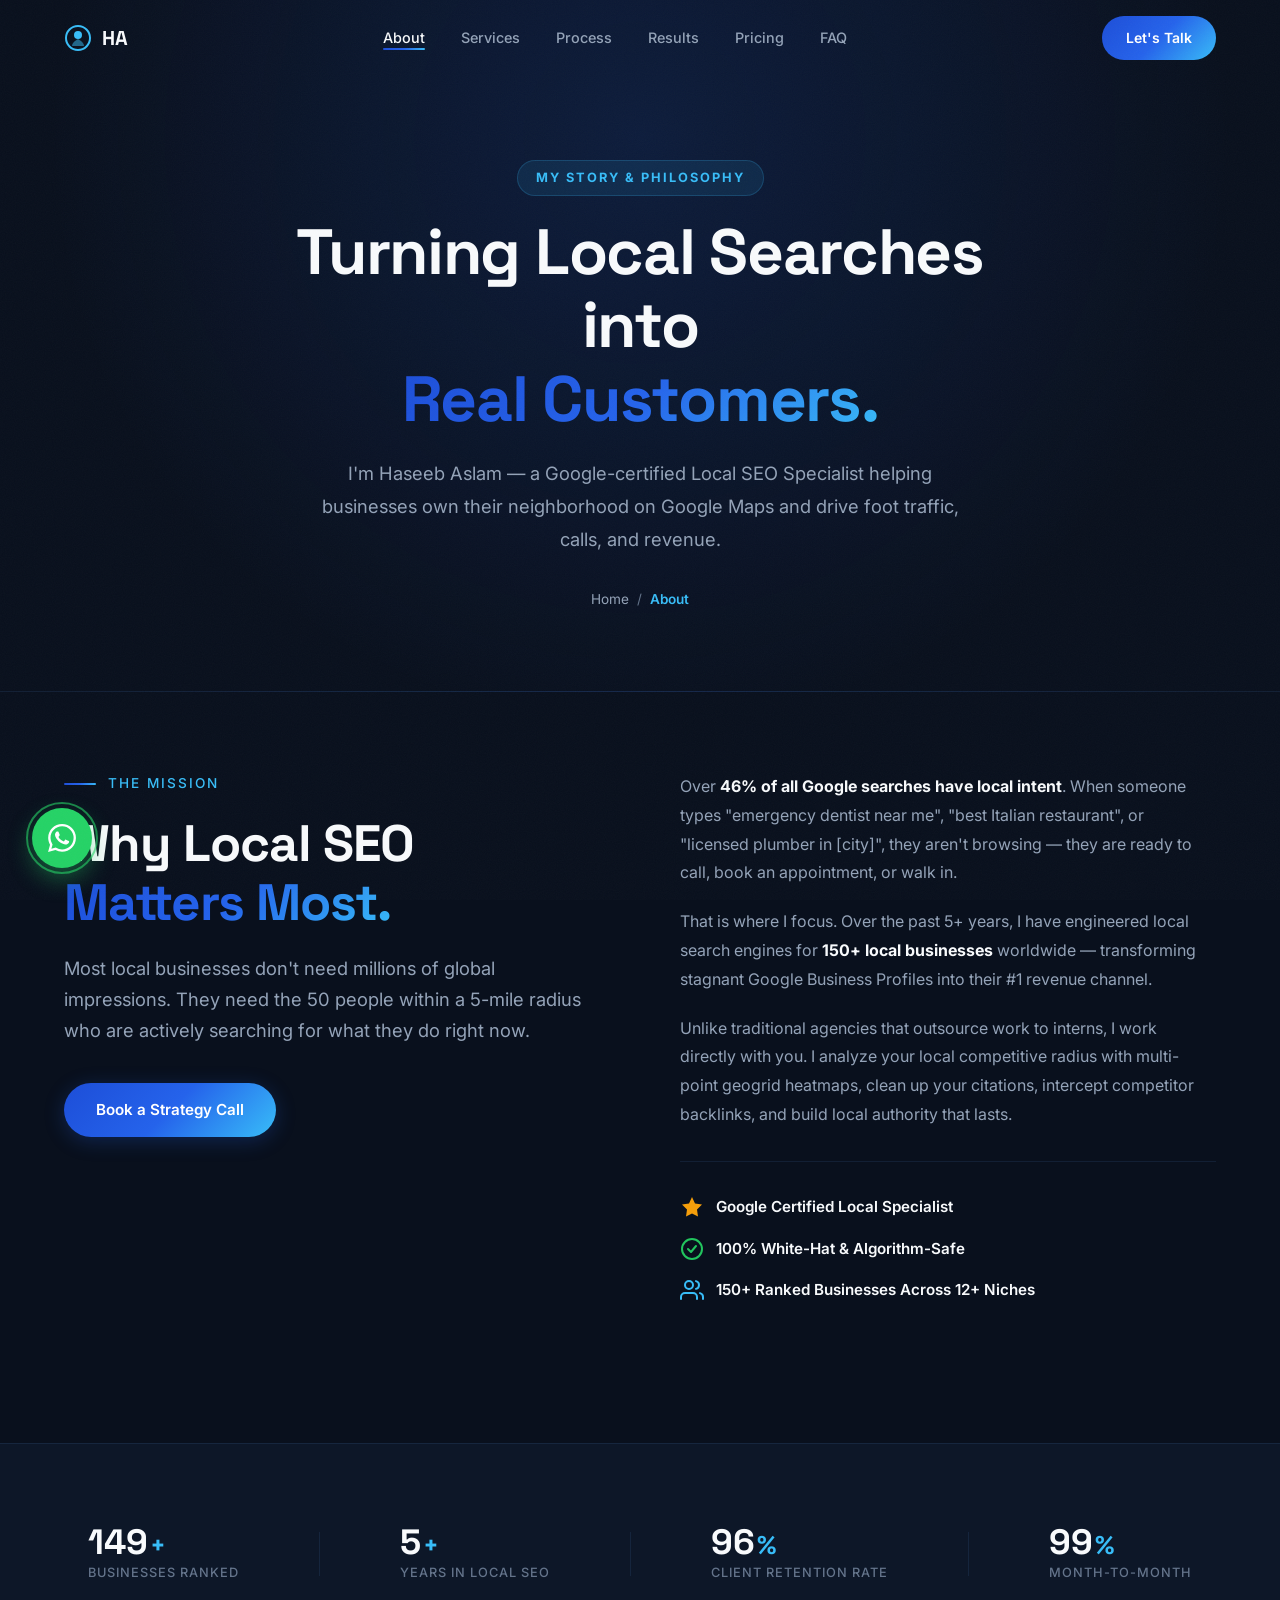
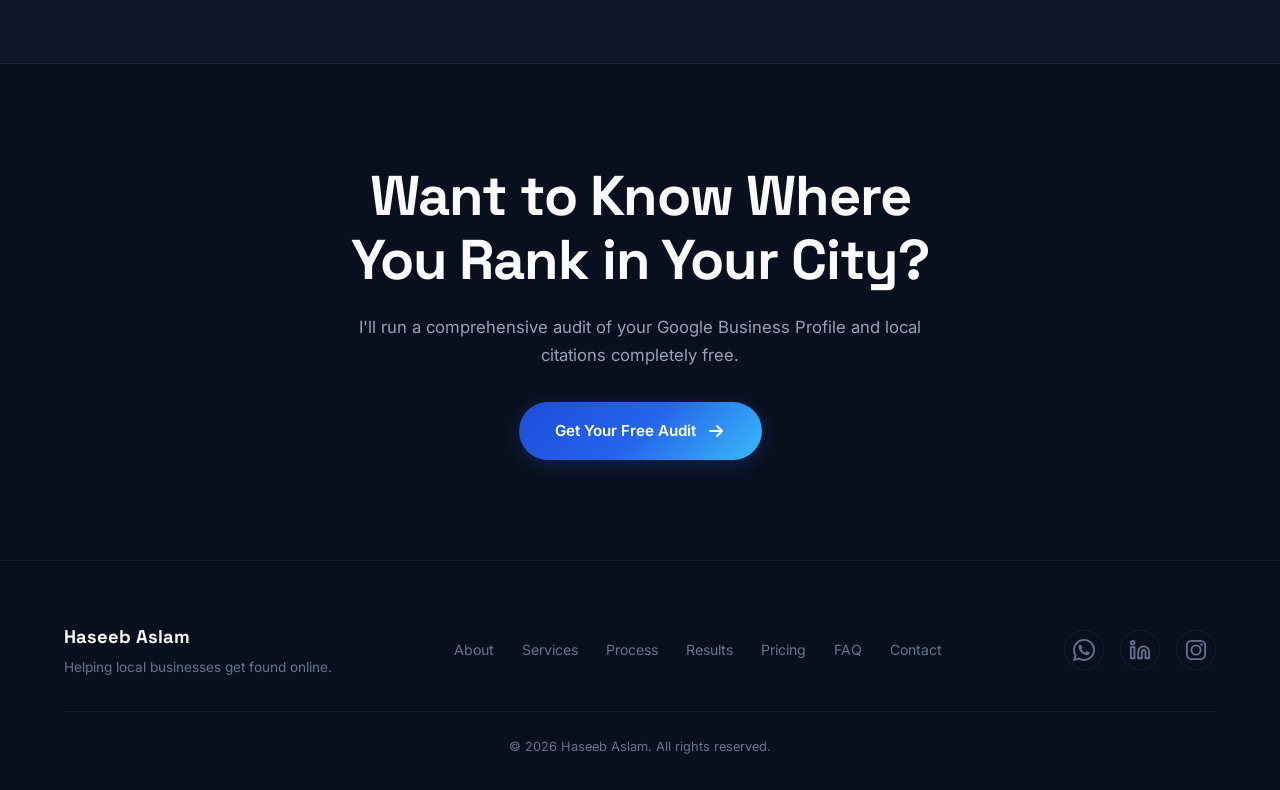
==== commit 51523b4c: "Updated website changes" ====
--- a/about.html
+++ b/about.html
@@ -12,12 +12,6 @@
     <link rel="icon" type="image/svg+xml" href="data:image/svg+xml,<svg xmlns='http://www.w3.org/2000/svg' viewBox='0 0 100 100'><text y='.9em' font-size='90'>📍</text></svg>">
 </head>
 <body>
-    <div class="preloader" id="preloader">
-        <div class="preloader-content">
-            <div class="preloader-logo">HA</div>
-            <div class="preloader-bar"><div class="preloader-progress"></div></div>
-        </div>
-    </div>
     <div class="noise-overlay"></div>
 
     <a href="https://wa.me/923230903745?text=Hi%20Haseeb,%20I'd%20like%20to%20chat%20about%20working%20together!" target="_blank" rel="noopener noreferrer" class="whatsapp-float" aria-label="Chat on WhatsApp">
--- a/styles.css
+++ b/styles.css
@@ -63,16 +63,49 @@
     display: block;
 }
 
-/* ===== Animations ===== */
+/* ===== Professional Animations System ===== */
 [data-animate] {
     opacity: 0;
-    transform: translateY(30px);
-    transition: opacity 0.7s cubic-bezier(0.4, 0, 0.2, 1), transform 0.7s cubic-bezier(0.4, 0, 0.2, 1);
+    transform: translateY(32px);
+    transition: opacity 0.85s cubic-bezier(0.16, 1, 0.3, 1),
+                transform 0.85s cubic-bezier(0.16, 1, 0.3, 1);
+    will-change: opacity, transform;
 }
 
 [data-animate].animated {
     opacity: 1;
     transform: translateY(0);
+}
+
+[data-animate="fade-up"] {
+    transform: translateY(32px);
+}
+
+[data-animate="fade-down"] {
+    transform: translateY(-32px);
+}
+
+[data-animate="fade-left"] {
+    transform: translateX(36px);
+}
+
+[data-animate="fade-right"] {
+    transform: translateX(-36px);
+}
+
+[data-animate="scale-in"] {
+    transform: scale(0.94);
+}
+
+[data-animate="fade-up"].animated,
+[data-animate="fade-down"].animated,
+[data-animate="fade-left"].animated,
+[data-animate="fade-right"].animated {
+    transform: translate(0, 0);
+}
+
+[data-animate="scale-in"].animated {
+    transform: scale(1);
 }
 
 /* ===== Text Gradient ===== */
@@ -482,29 +515,70 @@
     font-family: var(--font-main);
     cursor: pointer;
     border: none;
-    transition: transform var(--transition), box-shadow var(--transition), background var(--transition);
+    position: relative;
+    overflow: hidden;
+    transition: transform 0.3s cubic-bezier(0.16, 1, 0.3, 1),
+                box-shadow 0.3s cubic-bezier(0.16, 1, 0.3, 1),
+                background 0.3s ease,
+                border-color 0.3s ease;
+}
+
+.btn svg {
+    transition: transform 0.3s cubic-bezier(0.16, 1, 0.3, 1);
+}
+
+.btn:hover svg {
+    transform: translateX(4px);
 }
 
 .btn-primary {
     background: var(--gradient);
     color: white;
+    box-shadow: 0 4px 20px rgba(37, 99, 235, 0.25);
+}
+
+/* Light shimmer sweep animation */
+.btn-primary::after,
+.nav-cta::after {
+    content: '';
+    position: absolute;
+    top: -50%;
+    left: -50%;
+    width: 200%;
+    height: 200%;
+    background: linear-gradient(
+        60deg,
+        transparent 30%,
+        rgba(255, 255, 255, 0.22) 50%,
+        transparent 70%
+    );
+    transform: rotate(25deg) translateX(-120%);
+    transition: transform 0.75s ease;
+    pointer-events: none;
+}
+
+.btn-primary:hover::after,
+.nav-cta:hover::after {
+    transform: rotate(25deg) translateX(120%);
 }
 
 .btn-primary:hover {
-    transform: translateY(-2px);
-    box-shadow: 0 12px 40px rgba(37, 99, 235, 0.4);
+    transform: translateY(-3px) scale(1.01);
+    box-shadow: 0 16px 45px rgba(37, 99, 235, 0.45);
 }
 
 .btn-secondary {
     background: transparent;
     color: var(--text);
     border: 1px solid var(--border-hover);
+    backdrop-filter: blur(8px);
 }
 
 .btn-secondary:hover {
-    background: rgba(255, 255, 255, 0.05);
-    border-color: rgba(255, 255, 255, 0.2);
+    background: rgba(255, 255, 255, 0.06);
+    border-color: rgba(56, 189, 248, 0.3);
     transform: translateY(-2px);
+    box-shadow: 0 8px 30px rgba(0, 0, 0, 0.3);
 }
 
 .btn-full {
@@ -1563,65 +1637,9 @@
 
 
 
-/* ===== Preloader ===== */
+/* ===== Preloader (Removed) ===== */
 .preloader {
-    position: fixed;
-    inset: 0;
-    z-index: 9999;
-    background: var(--bg);
-    display: flex;
-    align-items: center;
-    justify-content: center;
-    transition: opacity 0.6s ease, visibility 0.6s ease;
-}
-
-.preloader.hidden {
-    opacity: 0;
-    visibility: hidden;
-    pointer-events: none;
-}
-
-.preloader-content {
-    text-align: center;
-}
-
-.preloader-logo {
-    font-family: var(--font-display);
-    font-size: 2.5rem;
-    font-weight: 800;
-    background: var(--gradient);
-    -webkit-background-clip: text;
-    -webkit-text-fill-color: transparent;
-    background-clip: text;
-    margin-bottom: 24px;
-    animation: preloaderPulse 1.5s ease-in-out infinite;
-}
-
-@keyframes preloaderPulse {
-    0%, 100% { opacity: 0.5; transform: scale(0.98); }
-    50% { opacity: 1; transform: scale(1); }
-}
-
-.preloader-bar {
-    width: 160px;
-    height: 3px;
-    background: rgba(255, 255, 255, 0.08);
-    border-radius: 3px;
-    overflow: hidden;
-    margin: 0 auto;
-}
-
-.preloader-progress {
-    height: 100%;
-    width: 0%;
-    background: var(--gradient);
-    border-radius: 3px;
-    animation: preloaderFill 1.2s cubic-bezier(0.4, 0, 0.2, 1) forwards;
-}
-
-@keyframes preloaderFill {
-    0% { width: 0%; }
-    100% { width: 100%; }
+    display: none !important;
 }
 
 /* ===== Noise Overlay ===== */
@@ -2104,28 +2122,42 @@
     font-weight: 800;
     color: #ffffff;
     box-shadow: 0 4px 10px rgba(0, 0, 0, 0.3);
-    transition: transform 0.4s cubic-bezier(0.34, 1.56, 0.64, 1), background-color 0.4s ease;
+    transition: transform 0.35s cubic-bezier(0.16, 1, 0.3, 1),
+                background-color 0.35s ease,
+                box-shadow 0.35s ease;
+    cursor: default;
+}
+
+.geo-pin.pop {
+    animation: geoPop 0.45s cubic-bezier(0.16, 1, 0.3, 1) both;
+}
+
+@keyframes geoPop {
+    0% { transform: scale(0.2); opacity: 0; }
+    65% { transform: scale(1.18); }
+    100% { transform: scale(1); opacity: 1; }
 }
 
 .geo-pin:hover {
-    transform: scale(1.2);
-    z-index: 2;
+    transform: scale(1.3) translateY(-2px);
+    z-index: 10;
+    box-shadow: 0 8px 24px rgba(56, 189, 248, 0.6) !important;
 }
 
 .geo-pin.rank-green {
     background: #16a34a;
-    box-shadow: 0 4px 12px rgba(22, 163, 74, 0.4);
+    box-shadow: 0 4px 16px rgba(22, 163, 74, 0.5), 0 0 10px rgba(74, 222, 128, 0.35);
 }
 
 .geo-pin.rank-yellow {
     background: #eab308;
     color: #000;
-    box-shadow: 0 4px 12px rgba(234, 179, 8, 0.3);
+    box-shadow: 0 4px 14px rgba(234, 179, 8, 0.4);
 }
 
 .geo-pin.rank-red {
     background: #dc2626;
-    box-shadow: 0 4px 12px rgba(220, 38, 38, 0.35);
+    box-shadow: 0 4px 14px rgba(220, 38, 38, 0.4);
 }
 
 .geogrid-legend {
@@ -2288,15 +2320,25 @@
 
 .pricing-card-featured {
     border: 2px solid var(--accent);
-    background: linear-gradient(180deg, rgba(37, 99, 235, 0.12) 0%, var(--bg-card) 35%);
+    background: linear-gradient(180deg, rgba(37, 99, 235, 0.14) 0%, var(--bg-card) 40%);
     box-shadow: 0 20px 50px rgba(37, 99, 235, 0.25);
     transform: scale(1.02);
+    animation: featuredBreathe 4s ease-in-out infinite alternate;
+}
+
+@keyframes featuredBreathe {
+    0% {
+        box-shadow: 0 20px 50px rgba(37, 99, 235, 0.22), 0 0 0 1px rgba(56, 189, 248, 0.25);
+    }
+    100% {
+        box-shadow: 0 25px 65px rgba(56, 189, 248, 0.35), 0 0 24px rgba(56, 189, 248, 0.4);
+    }
 }
 
 .pricing-card-featured:hover {
     transform: scale(1.02) translateY(-6px);
     border-color: var(--accent-light);
-    box-shadow: 0 25px 70px rgba(37, 99, 235, 0.35);
+    box-shadow: 0 30px 80px rgba(37, 99, 235, 0.45);
 }
 
 .popular-ribbon {
@@ -2314,6 +2356,12 @@
     border-radius: 100px;
     box-shadow: 0 8px 20px rgba(37, 99, 235, 0.4);
     white-space: nowrap;
+    animation: ribbonPulse 3s ease-in-out infinite;
+}
+
+@keyframes ribbonPulse {
+    0%, 100% { transform: translateX(-50%) scale(1); }
+    50% { transform: translateX(-50%) scale(1.04); }
 }
 
 .pricing-card-header {
@@ -2548,3 +2596,76 @@
     color: var(--accent-light);
     font-weight: 600;
 }
+
+/* ===== Professional Card Spotlight & Hover Physics ===== */
+.service-card,
+.pricing-card,
+.result-card,
+.process-step,
+.industry-card,
+.client-review-card {
+    transition: transform 0.4s cubic-bezier(0.16, 1, 0.3, 1),
+                border-color 0.4s ease,
+                box-shadow 0.4s cubic-bezier(0.16, 1, 0.3, 1);
+    position: relative;
+    overflow: hidden;
+}
+
+.service-card::after,
+.pricing-card::after,
+.result-card::after,
+.process-step::after,
+.industry-card::after,
+.client-review-card::after {
+    content: '';
+    position: absolute;
+    inset: 0;
+    border-radius: inherit;
+    background: radial-gradient(500px circle at var(--mouse-x, 50%) var(--mouse-y, 50%), rgba(56, 189, 248, 0.08), transparent 45%);
+    opacity: 0;
+    transition: opacity 0.4s ease;
+    pointer-events: none;
+    z-index: 1;
+}
+
+.service-card:hover::after,
+.pricing-card:hover::after,
+.result-card:hover::after,
+.process-step:hover::after,
+.industry-card:hover::after,
+.client-review-card:hover::after {
+    opacity: 1;
+}
+
+.service-card:hover,
+.pricing-card:hover,
+.result-card:hover,
+.process-step:hover,
+.industry-card:hover,
+.client-review-card:hover {
+    transform: translateY(-6px);
+    border-color: rgba(56, 189, 248, 0.32);
+    box-shadow: 0 24px 60px rgba(0, 0, 0, 0.45), 0 0 25px rgba(37, 99, 235, 0.15);
+}
+
+/* Ensure contents sit above the spotlight */
+.service-card > *,
+.pricing-card > *,
+.result-card > *,
+.process-step > *,
+.industry-card > *,
+.client-review-card > * {
+    position: relative;
+    z-index: 2;
+}
+
+/* Tag / Badge Shimmer */
+.tag, .section-label span:not(.label-line), .plan-badge {
+    transition: transform 0.3s cubic-bezier(0.16, 1, 0.3, 1), border-color 0.3s ease;
+}
+
+.tag:hover, .plan-badge:hover {
+    transform: translateY(-2px);
+    border-color: rgba(56, 189, 248, 0.45);
+}
+
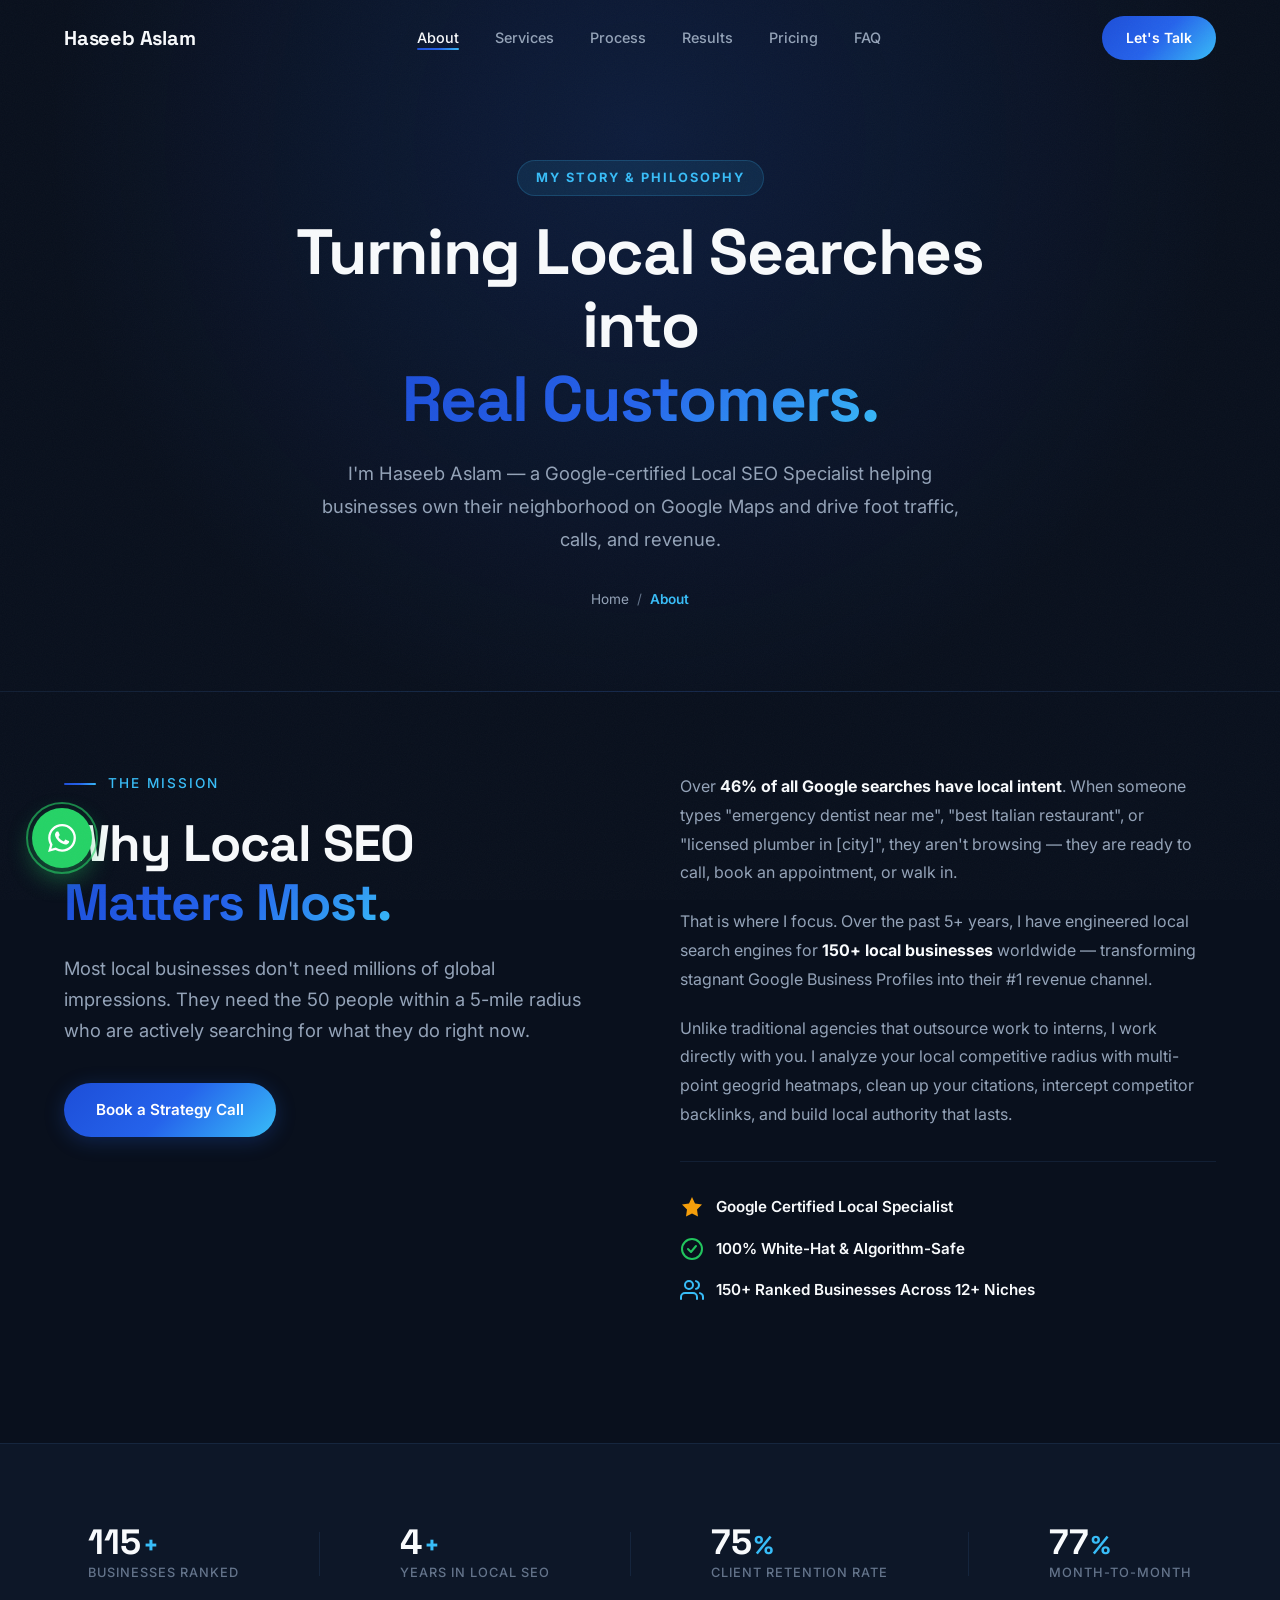
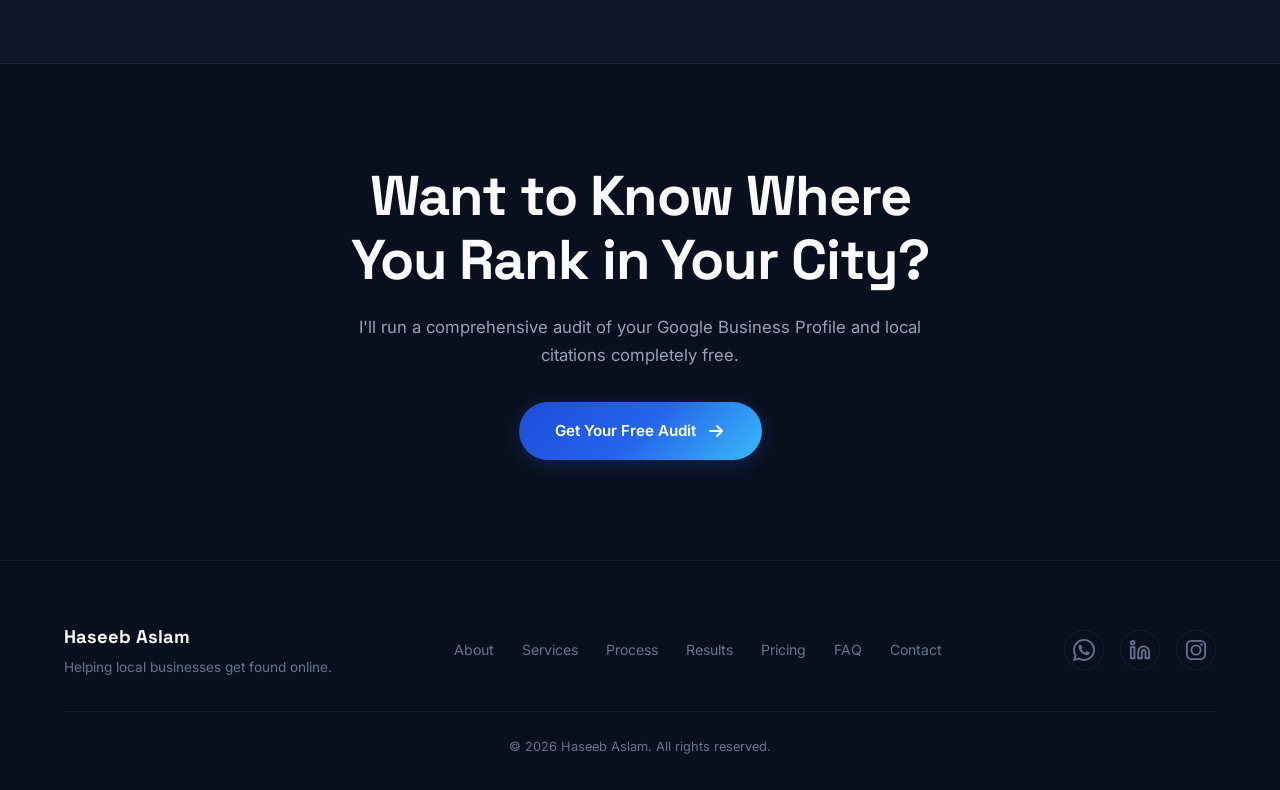
==== commit 7ea70b3a: "Updated website changes" ====
--- a/about.html
+++ b/about.html
@@ -28,14 +28,7 @@
     <nav class="navbar" id="navbar">
         <div class="nav-container">
             <a href="index.html" class="nav-logo">
-                <span class="logo-icon">
-                    <svg width="28" height="28" viewBox="0 0 28 28" fill="none">
-                        <circle cx="14" cy="14" r="12" stroke="currentColor" stroke-width="2"/>
-                        <circle cx="14" cy="11" r="4" fill="currentColor"/>
-                        <path d="M14 15C14 15 8 18 8 22H20C20 18 14 15 14 15Z" fill="currentColor" opacity="0.5"/>
-                    </svg>
-                </span>
-                <span class="logo-text">HA</span>
+                <span class="logo-text">Haseeb Aslam</span>
             </a>
             <ul class="nav-links">
                 <li><a href="about.html" class="active">About</a></li>
--- a/styles.css
+++ b/styles.css
@@ -177,16 +177,16 @@
 .nav-logo {
     display: flex;
     align-items: center;
-    gap: 10px;
     font-family: var(--font-display);
     font-size: 1.25rem;
     font-weight: 700;
     color: var(--text);
-}
-
-.logo-icon {
+    letter-spacing: -0.01em;
+    transition: color var(--transition), opacity var(--transition);
+}
+
+.nav-logo:hover {
     color: var(--accent-light);
-    display: flex;
 }
 
 .nav-links {
@@ -586,90 +586,120 @@
     justify-content: center;
 }
 
-/* Hero Visual */
+/* 3D Hero Spatial Stage */
 .hero-visual {
     display: flex;
     align-items: center;
     justify-content: center;
     position: relative;
+    perspective: 1200px;
+    transform-style: preserve-3d;
 }
 
 .hero-icon-cluster {
     position: relative;
-    width: 320px;
-    height: 320px;
+    width: 340px;
+    height: 340px;
     display: flex;
     align-items: center;
     justify-content: center;
+    transform-style: preserve-3d;
+    transition: transform 0.35s cubic-bezier(0.16, 1, 0.3, 1);
+    will-change: transform;
 }
 
 .icon-card {
-    background: var(--bg-card);
-    border: 1px solid var(--border);
+    background: rgba(18, 32, 56, 0.85);
+    border: 1px solid rgba(56, 189, 248, 0.25);
     border-radius: var(--radius);
     display: flex;
     align-items: center;
     justify-content: center;
-    backdrop-filter: blur(10px);
+    backdrop-filter: blur(14px);
+    -webkit-backdrop-filter: blur(14px);
+    transform-style: preserve-3d;
+    transition: transform 0.4s cubic-bezier(0.16, 1, 0.3, 1), box-shadow 0.4s ease;
 }
 
 .icon-card-main {
-    width: 140px;
-    height: 140px;
-    border-radius: 28px;
-    box-shadow: 0 20px 60px rgba(37, 99, 235, 0.25);
-    animation: mainFloat 6s ease-in-out infinite;
-}
-
-@keyframes mainFloat {
-    0%, 100% { transform: translateY(0); }
-    50% { transform: translateY(-12px); }
+    width: 150px;
+    height: 150px;
+    border-radius: 32px;
+    box-shadow: 0 25px 70px rgba(37, 99, 235, 0.35), 0 0 40px rgba(56, 189, 248, 0.2);
+    animation: mainFloat3D 7s ease-in-out infinite;
+    transform: translateZ(40px);
+}
+
+@keyframes mainFloat3D {
+    0%, 100% {
+        transform: perspective(1000px) rotateY(-8deg) rotateX(6deg) translateY(0) translateZ(40px);
+    }
+    50% {
+        transform: perspective(1000px) rotateY(8deg) rotateX(-5deg) translateY(-16px) translateZ(65px);
+        box-shadow: 0 35px 90px rgba(37, 99, 235, 0.45), 0 0 55px rgba(56, 189, 248, 0.3);
+    }
 }
 
 .icon-card-float {
     position: absolute;
-    padding: 10px 16px;
-    gap: 8px;
-    font-size: 0.82rem;
+    padding: 12px 18px;
+    gap: 10px;
+    font-size: 0.85rem;
     font-weight: 700;
     border-radius: var(--radius-sm);
-    box-shadow: 0 8px 30px rgba(0, 0, 0, 0.3);
+    box-shadow: 0 16px 40px rgba(0, 0, 0, 0.5), 0 0 20px rgba(0, 0, 0, 0.2);
+    white-space: nowrap;
 }
 
 .icon-card-1 {
-    top: 10px;
-    right: 10px;
+    top: 5px;
+    right: -10px;
     color: var(--amber);
-    animation: float1 5s ease-in-out infinite;
-}
-
-@keyframes float1 {
-    0%, 100% { transform: translate(0, 0); }
-    50% { transform: translate(8px, -8px); }
+    animation: float3D1 6s ease-in-out infinite;
+    transform: translateZ(80px) rotateY(-10deg) rotateX(5deg);
+}
+
+@keyframes float3D1 {
+    0%, 100% {
+        transform: translateZ(80px) rotateY(-10deg) rotateX(5deg) translateY(0);
+    }
+    50% {
+        transform: translateZ(105px) rotateY(-4deg) rotateX(10deg) translateY(-14px) translateX(8px);
+    }
 }
 
 .icon-card-2 {
-    bottom: 40px;
-    right: 0;
+    bottom: 35px;
+    right: -25px;
     color: var(--green);
-    animation: float2 7s ease-in-out infinite;
-}
-
-@keyframes float2 {
-    0%, 100% { transform: translate(0, 0); }
-    50% { transform: translate(-6px, -10px); }
+    animation: float3D2 8s ease-in-out infinite 0.4s;
+    transform: translateZ(100px) rotateY(12deg) rotateX(-6deg);
+}
+
+@keyframes float3D2 {
+    0%, 100% {
+        transform: translateZ(100px) rotateY(12deg) rotateX(-6deg) translateY(0);
+    }
+    50% {
+        transform: translateZ(125px) rotateY(6deg) rotateX(-12deg) translateY(-16px) translateX(-6px);
+    }
 }
 
 .icon-card-3 {
-    bottom: 20px;
-    left: 10px;
+    bottom: 15px;
+    left: -15px;
     color: var(--pink);
-    animation: float3 6s ease-in-out infinite 0.5s;
-}
-
-@keyframes float3 {
-    0%, 100% { transform: translate(0, 0); }
-    50% { transform: translate(6px, 8px); }
+    animation: float3D3 7s ease-in-out infinite 0.8s;
+    transform: translateZ(70px) rotateY(-8deg) rotateX(8deg);
+}
+
+@keyframes float3D3 {
+    0%, 100% {
+        transform: translateZ(70px) rotateY(-8deg) rotateX(8deg) translateY(0);
+    }
+    50% {
+        transform: translateZ(95px) rotateY(-14deg) rotateX(3deg) translateY(-12px) translateX(6px);
+    }
 }
 
 /* Scroll Indicator */
@@ -2648,7 +2678,19 @@
     box-shadow: 0 24px 60px rgba(0, 0, 0, 0.45), 0 0 25px rgba(37, 99, 235, 0.15);
 }
 
-/* Ensure contents sit above the spotlight */
+/* ===== 3D Perspective & Depth System ===== */
+.service-card,
+.pricing-card,
+.result-card,
+.process-step,
+.industry-card,
+.client-review-card,
+.geogrid-card {
+    transform-style: preserve-3d;
+    perspective: 1000px;
+    will-change: transform;
+}
+
 .service-card > *,
 .pricing-card > *,
 .result-card > *,
@@ -2657,6 +2699,20 @@
 .client-review-card > * {
     position: relative;
     z-index: 2;
+    transform: translateZ(26px);
+    transform-style: preserve-3d;
+    transition: transform 0.4s cubic-bezier(0.16, 1, 0.3, 1);
+}
+
+.service-card .service-icon,
+.pricing-card .popular-ribbon,
+.pricing-card .plan-price,
+.icon-card {
+    transform: translateZ(42px);
+}
+
+.geogrid-card {
+    transition: transform 0.4s cubic-bezier(0.16, 1, 0.3, 1), box-shadow 0.4s ease;
 }
 
 /* Tag / Badge Shimmer */
